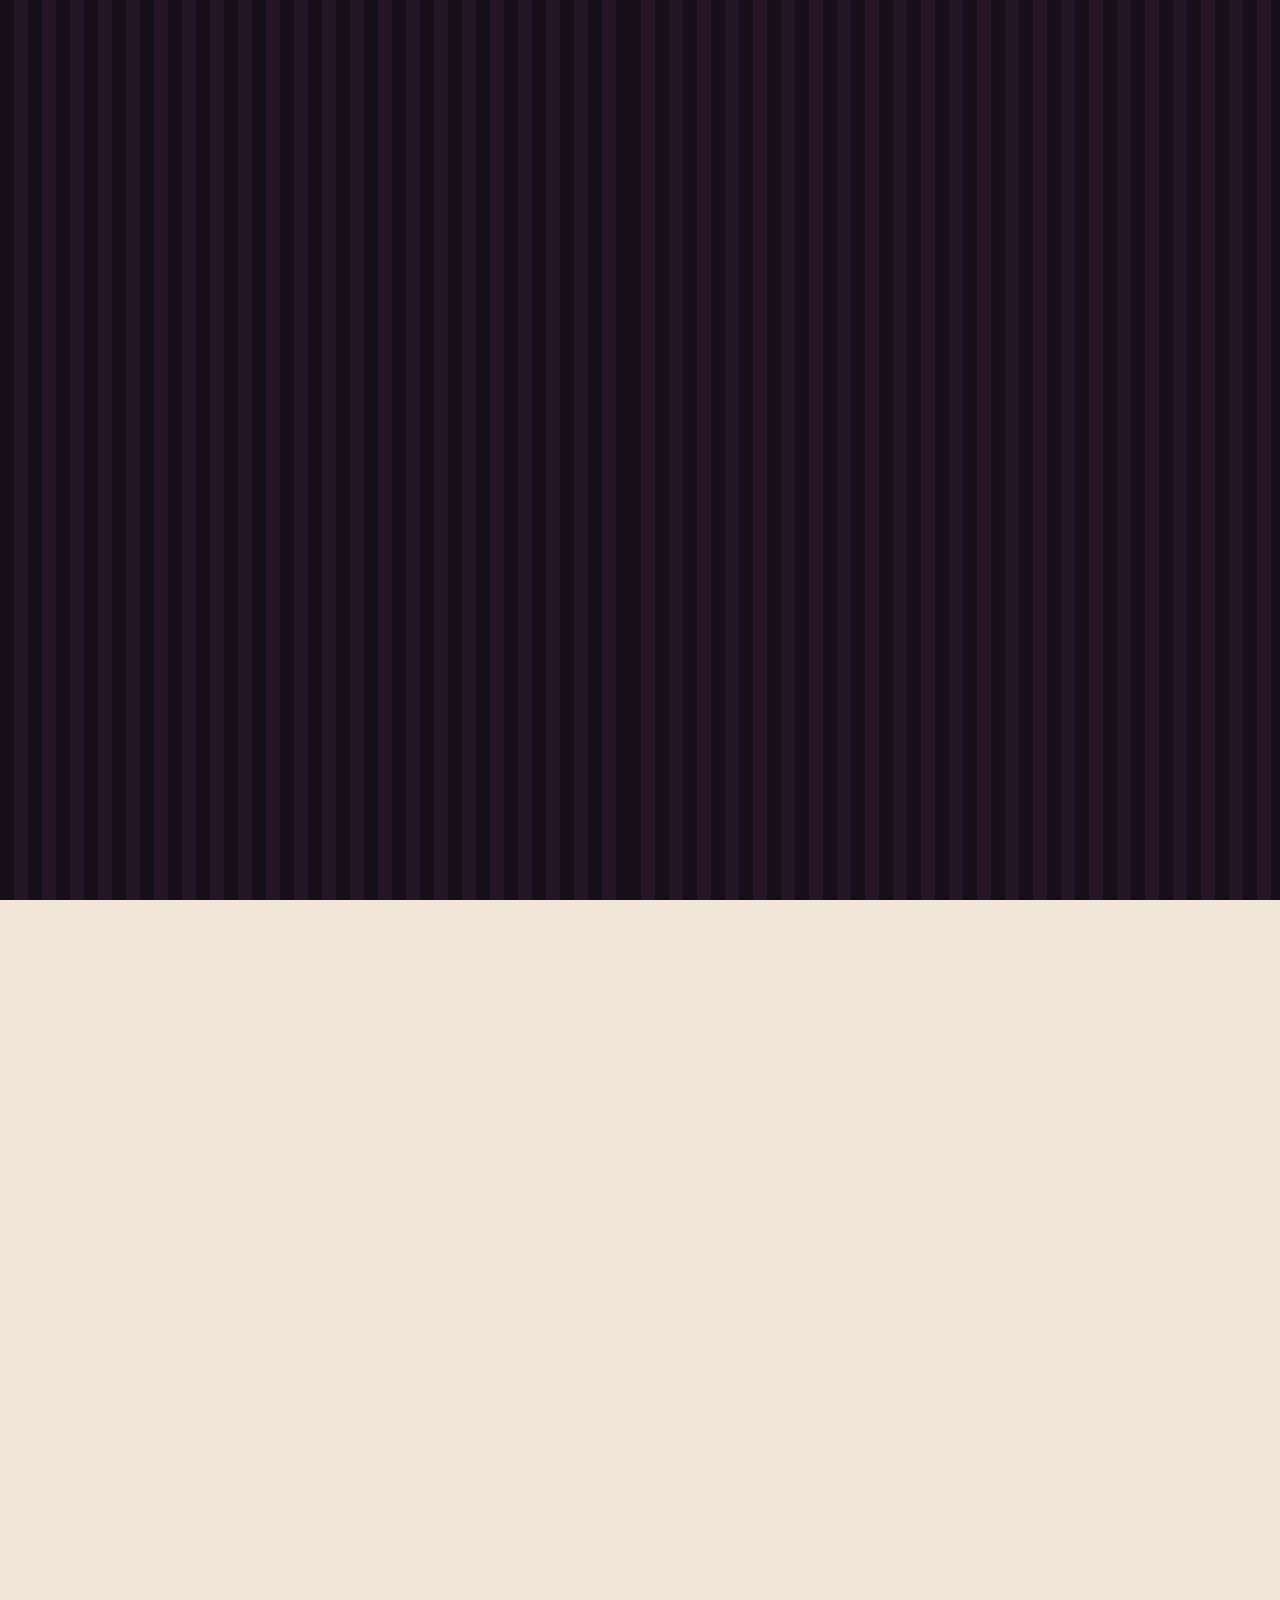
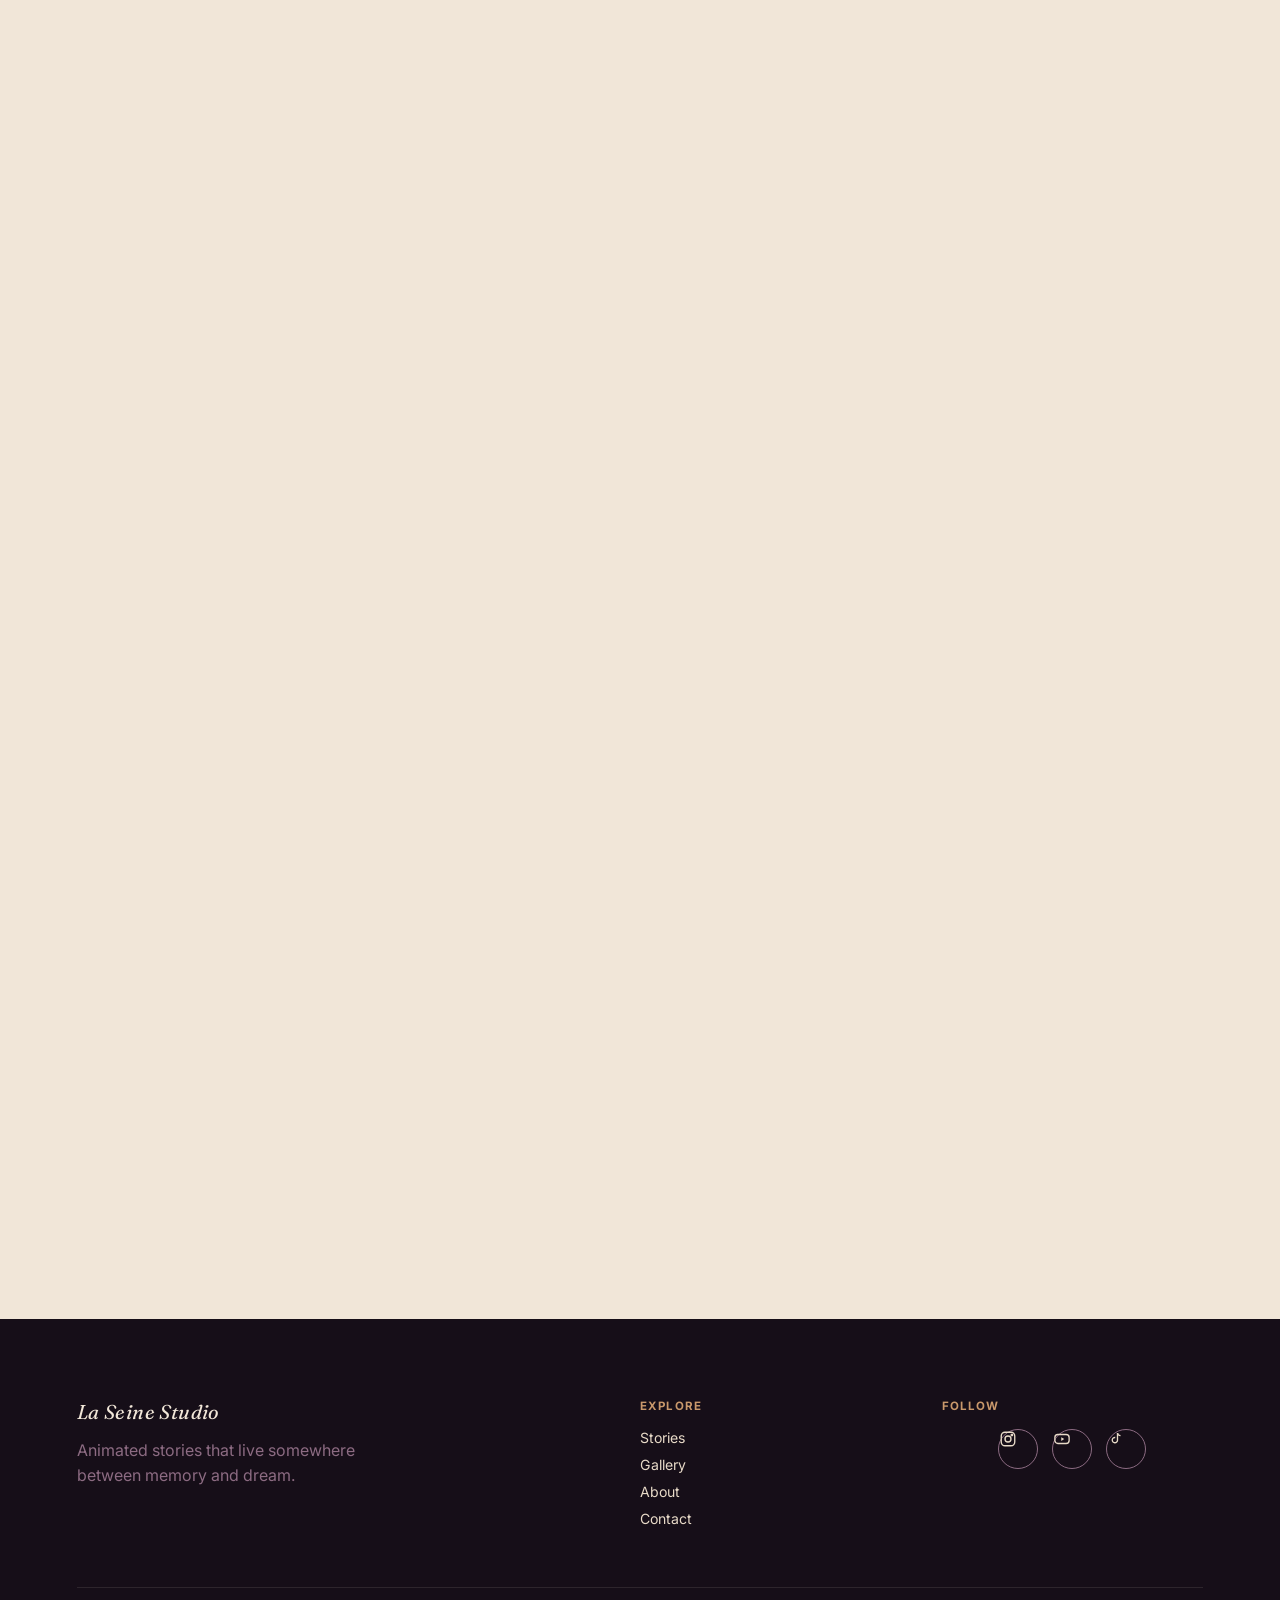
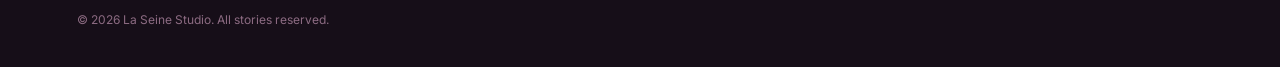
==== index.html @ 7a6ee1b3 "Add meta tags for social media preview Added Open Graph and Twitter meta tags for better social medi" ====
<!DOCTYPE html>
<html lang="en">
<head>
<meta charset="UTF-8">
<meta name="viewport" content="width=device-width, initial-scale=1.0">

<!-- Link Preview for WhatsApp, Facebook, Twitter -->
<meta property="og:title" content="La Seine Studio">
<meta property="og:description" content="Stories, visuals & art that flow like the Seine">
<meta property="og:image" content="https://laseinestudio.vercel.app/assets/img/laseine logo.png">
<meta property="og:url" content="https://laseinestudio.vercel.app">
<meta name="twitter:card" content="summary_large_image">
  
<title>La Seine Studio — Animated Stories</title>
<link rel="preconnect" href="https://fonts.googleapis.com">
<link href="https://fonts.googleapis.com/css2?family=Fraunces:ital,opsz,wght@0,9..144,300..700;1,9..144,300..700&family=Inter:wght@400;500;600;700&display=swap" rel="stylesheet">
<link rel="stylesheet" href="assets/CSS/variables.css">
<link rel="stylesheet" href="assets/CSS/base.css">
<link rel="stylesheet" href="assets/CSS/layout.css">
<link rel="stylesheet" href="assets/CSS/components.css">
<link rel="stylesheet" href="assets/CSS/animations.css">
<link rel="stylesheet" href="assets/CSS/responsive.css">
<style>
  /* page-specific tweaks live here so shared files stay generic */
  .hero{
    position:relative;min-height:100vh;display:flex;align-items:center;color:var(--cream);
    background:radial-gradient(circle at 22% 30%, rgba(181,51,107,.35), transparent 55%),
               radial-gradient(circle at 80% 75%, rgba(201,152,107,.25), transparent 50%),
               linear-gradient(160deg,var(--plum) 0%, var(--plum-deep) 100%);
    overflow:hidden;
  }
  .hero-inner{position:relative;z-index:2;padding:0 6vw;max-width:680px;}
  .hero h1{font-size:clamp(2.4rem,5.6vw,4.2rem);font-style:italic;font-weight:400;margin-bottom:20px;}
  .hero p{font-size:1.05rem;color:var(--cream-deep);max-width:480px;margin-bottom:34px;line-height:1.6;}

  .now-showing{background:var(--plum-deep);color:var(--cream);text-align:center;}
  .stories{background:var(--cream);text-align:center;}
  .stories h2{font-size:2.1rem;margin-bottom:50px;}
  .view-all{display:inline-block;margin-top:46px;}
  .gallery{background:var(--plum);color:var(--cream);text-align:center;}
  .gallery h2{font-size:2.1rem;margin-bottom:46px;}

  .behind{background:var(--cream);display:grid;grid-template-columns:1fr 1fr;gap:60px;align-items:center;}
  .behind h2{font-size:2rem;margin-bottom:18px;}
  .behind p{color:var(--mauve);line-height:1.7;margin-bottom:10px;}

  .contact-cta{background:var(--cream-deep);text-align:center;}
  .contact-cta h2{font-size:1.8rem;margin-bottom:14px;font-style:italic;}
  .contact-cta p{color:var(--mauve);max-width:440px;margin:0 auto 30px;line-height:1.6;}

  .newsletter{background:linear-gradient(120deg,var(--berry-deep),var(--plum));color:var(--cream);text-align:center;}
  .newsletter h2{font-size:1.9rem;font-style:italic;margin-bottom:14px;}
  .newsletter p{color:var(--cream-deep);margin-bottom:30px;}
</style>
</head>
<body>

<div class="curtain curtain-left" id="curtainL"></div>
<div class="curtain curtain-right" id="curtainR"></div>
<div class="menu-overlay" id="menuOverlay"></div>

<header id="header">
  <a href="index.html" class="logo">La Seine Studio</a>
  <nav class="links">
    <a href="index.html" class="current">Home</a>
    <a href="stories.html">Stories</a>
    <a href="gallery.html">Gallery</a>
    <a href="about.html">About</a>
    <a href="contact.html">Contact</a>
  </nav>
  <button class="burger" id="burger" aria-label="Open menu" aria-expanded="false" aria-controls="mobileMenu">
    <span></span><span></span><span></span>
  </button>
</header>

<nav class="mobile-menu" id="mobileMenu" aria-label="Mobile navigation">
  <a href="index.html" class="current">Home</a>
  <a href="stories.html">Stories</a>
  <a href="gallery.html">Gallery</a>
  <a href="about.html">About</a>
  <a href="contact.html">Contact</a>
</nav>

<section class="hero" id="particleField">
  <div class="hero-inner">
    <span class="eyebrow">An Animation Studio</span>
    <h1>Step into the stage<br>between worlds.</h1>
    <p>La Seine Studio crafts animated stories where every frame is a scene, and every scene asks to be felt.</p>
    <a href="stories.html" class="btn btn-primary">Step Inside</a>
  </div>
  <div class="scroll-cue"><span class="line"></span>Scroll</div>
</section>

<section class="now-showing reveal">
  <span class="eyebrow">Now Showing</span>
  <div class="divider"><span></span><span class="dot"></span><span></span></div>
  <div class="feature-card">
    <div class="feature-art"></div>
    <div class="feature-body">
      <h2>Waltz of the Phantom</h2>
      <p>A grieving ballerina. A fiancé who returns only when her emotion is raw and real. A dance that crosses into the unseen.</p>
      <a href="stories.html" class="btn btn-outline">Watch the Teaser</a>
    </div>
  </div>
</section>

<section class="stories reveal">
  <span class="eyebrow" style="color:var(--berry);">The Stories</span>
  <h2>Worlds worth stepping into</h2>
  <div class="story-grid">
    <div class="story-card">
      <div class="story-top" style="background:var(--berry);"></div>
      <div class="story-art"></div>
      <div class="story-body">
        <span class="tag">Romance · Drama</span>
        <h3>Waltz of the Phantom</h3>
        <p>Grief, devotion, and a dance partner who isn't quite of this world.</p>
      </div>
    </div>
    <div class="story-card">
      <div class="story-top" style="background:var(--caramel);"></div>
      <div class="story-art"></div>
      <div class="story-body">
        <span class="tag">Fantasy</span>
        <h3>The Glass Orchard</h3>
        <p>An orchard that grows memories instead of fruit — and one girl who picks too many.</p>
      </div>
    </div>
    <div class="story-card">
      <div class="story-top" style="background:var(--mauve);"></div>
      <div class="story-art"></div>
      <div class="story-body">
        <span class="tag">Adventure</span>
        <h3>Midnight Courier</h3>
        <p>A delivery that only exists between 12:00 and 12:07 — every single night.</p>
      </div>
    </div>
  </div>
  <a href="stories.html" class="btn btn-outline view-all">View All Stories</a>
</section>

<section class="gallery reveal">
  <span class="eyebrow" style="color:var(--caramel);">The Gallery</span>
  <h2>Art beyond the frame</h2>
  <div class="gallery-grid">
    <div class="gallery-tile"></div>
    <div class="gallery-tile alt"></div>
    <div class="gallery-tile alt"></div>
    <div class="gallery-tile"></div>
  </div>
  <a href="gallery.html" class="btn btn-outline on-dark view-all">Explore the Gallery</a>
</section>

<section class="behind reveal">
  <div>
    <span class="eyebrow" style="color:var(--berry);">Behind the Curtain</span>
    <h2>Where the stories are built</h2>
    <p>Every story starts as a sketch on the back of something else — a napkin, a script margin, a sleepless thought.</p>
    <p>Meet the people turning those sketches into worlds.</p>
    <a href="about.html" class="btn btn-outline" style="margin-top:10px;">Meet the Studio</a>
  </div>
  <div class="behind-art"></div>
</section>

<section class="contact-cta reveal">
  <h2>Have a story to tell, or to commission?</h2>
  <p>Whether you're a fellow creator, a fan, or a future collaborator — there's a seat for you here.</p>
  <a href="contact.html" class="btn btn-primary">Contact the Studio</a>
</section>

<section class="newsletter reveal">
  <h2>Join the World of La Seine</h2>
  <p>New stories, first looks, and the occasional secret — straight to your inbox.</p>
  <form class="news-form" data-form>
    <input type="email" placeholder="Your email" required>
    <button class="btn btn-primary" type="submit">Subscribe</button>
  </form>
  <p class="form-note">You're in. Watch your inbox for the next story.</p>
</section>

<footer>
  <div class="footer-grid">
    <div>
      <span class="logo">La Seine Studio</span>
      <p>Animated stories that live somewhere between memory and dream.</p>
    </div>
    <div class="footer-col">
      <h4>Explore</h4>
      <a href="stories.html">Stories</a>
      <a href="gallery.html">Gallery</a>
      <a href="about.html">About</a>
      <a href="contact.html">Contact</a>
    </div>
    <div class="footer-col">
      <h4>Follow</h4>
      <div class="social-icons">
        <a href="#" class="social-icon" aria-label="Instagram"><svg viewBox="0 0 24 24" fill="none" stroke="currentColor" stroke-width="1.8"><rect x="3" y="3" width="18" height="18" rx="5"/><circle cx="12" cy="12" r="4"/><circle cx="17.2" cy="6.8" r="1"/></svg></a>
        <a href="#" class="social-icon" aria-label="YouTube"><svg viewBox="0 0 24 24" fill="none" stroke="currentColor" stroke-width="1.8"><rect x="2.5" y="6" width="19" height="12" rx="4"/><path d="M11 9.5l4 2.5-4 2.5z" fill="currentColor" stroke="none"/></svg></a>
        <a href="#" class="social-icon" aria-label="TikTok"><svg viewBox="0 0 24 24" fill="none" stroke="currentColor" stroke-width="1.8"><path d="M14 4v9.5a3.5 3.5 0 1 1-3-3.46"/><path d="M14 4c.3 2 1.8 3.4 4 3.6"/></svg></a>
      </div>
    </div>
  </div>
  <div class="footer-bottom">
    <span>© 2026 La Seine Studio. All stories reserved.</span>
  </div>
</footer>

<script src="assets/Js/main.js"></script>
</body>
  </html>
---- assets/CSS/variables.css ----
/* =========================================================
   LA SEINE STUDIO — DESIGN TOKENS
   Change a value here and it updates everywhere on the site.
   ========================================================= */
:root{
  /* core palette */
  --plum:#241527;        /* primary dark background */
  --plum-deep:#160E18;    /* deepest dark, footer / contrast bg */
  --berry:#B5336B;        /* primary accent — CTAs, links */
  --berry-deep:#7E2750;   /* darker accent for gradients/hover */
  --caramel:#C9986B;      /* secondary warm accent */
  --cream:#F1E6D8;        /* light background */
  --cream-deep:#E8DAC8;   /* slightly deeper light tone, card edges */
  --mauve:#8C6B82;        /* muted text / borders */
  --ink:#2A1F26;          /* main text on light backgrounds */

  /* type */
  --font-display:'Fraunces', serif;
  --font-body:'Inter', sans-serif;

  /* layout */
  --max-width:1200px;
  --radius:4px;
  --transition:0.3s ease;
}
---- assets/CSS/base.css ----
/* =========================================================
   BASE — resets, typography, small reusable utilities
   ========================================================= */
*{margin:0;padding:0;box-sizing:border-box;}
html{scroll-behavior:smooth;}
body{
  font-family:var(--font-body);
  background:var(--cream);
  color:var(--ink);
  overflow-x:hidden;
}
h1,h2,h3{font-family:var(--font-display);font-weight:500;line-height:1.1;}
a{color:inherit;text-decoration:none;}
img{max-width:100%;display:block;}
button{font-family:var(--font-body);cursor:pointer;}

:focus-visible{outline:2px solid var(--caramel);outline-offset:3px;}

.container{max-width:var(--max-width);margin:0 auto;}

.eyebrow{
  font-size:.72rem;letter-spacing:.18em;text-transform:uppercase;
  font-weight:600;display:inline-block;margin-bottom:14px;
}

.btn{
  display:inline-block;padding:14px 30px;border-radius:2px;
  font-size:.85rem;letter-spacing:.04em;font-weight:600;
  border:1px solid transparent;transition:transform var(--transition), box-shadow var(--transition);
}
.btn-primary{background:linear-gradient(120deg,var(--berry),var(--berry-deep));color:var(--cream);}
.btn-primary:hover{transform:translateY(-2px);box-shadow:0 10px 24px rgba(181,51,107,.35);}
.btn-outline{border-color:var(--caramel);color:var(--ink);}
.btn-outline:hover{background:var(--caramel);color:var(--plum);}
.btn-outline.on-dark{color:var(--cream);}
.btn-outline.on-dark:hover{color:var(--plum);}

.divider{display:flex;align-items:center;justify-content:center;gap:14px;margin:0 0 40px;}
.divider span{width:60px;height:1px;background:linear-gradient(90deg,transparent,var(--caramel));}
.divider span:last-child{background:linear-gradient(90deg,var(--caramel),transparent);}
.divider .dot{width:6px;height:6px;border-radius:50%;background:var(--caramel);transform:rotate(45deg);}

section{padding:110px 6vw;}

.text-center{text-align:center;}
---- assets/CSS/layout.css ----
/* =========================================================
   LAYOUT — header, nav, mobile menu, footer, page-hero
   ========================================================= */

/* ---------- sticky header ---------- */
header{
  position:fixed;top:0;left:0;right:0;z-index:200;
  display:flex;align-items:center;justify-content:space-between;
  padding:22px 6vw;transition:background var(--transition), backdrop-filter var(--transition), padding var(--transition);
}
header.scrolled{background:rgba(36,21,39,.78);backdrop-filter:blur(10px);padding:14px 6vw;}

.logo{font-family:var(--font-display);font-style:italic;font-size:1.25rem;color:var(--cream);letter-spacing:.02em;}

nav.links{display:flex;gap:34px;}
nav.links a{font-size:.78rem;letter-spacing:.08em;text-transform:uppercase;color:var(--cream);opacity:.85;position:relative;}
nav.links a:hover, nav.links a.current{opacity:1;}
nav.links a::after{content:'';position:absolute;left:0;bottom:-6px;width:0;height:1px;background:var(--caramel);transition:width var(--transition);}
nav.links a:hover::after, nav.links a.current::after{width:100%;}

/* ---------- hamburger / close icon ---------- */
.burger{
  display:none;flex-direction:column;justify-content:center;gap:5px;
  cursor:pointer;z-index:210;background:none;border:none;padding:6px;
  width:36px;height:36px;
}
.burger span{width:24px;height:2px;background:var(--cream);transition:transform var(--transition), opacity var(--transition);}
.burger.active span:nth-child(1){transform:translateY(7px) rotate(45deg);}
.burger.active span:nth-child(2){opacity:0;}
.burger.active span:nth-child(3){transform:translateY(-7px) rotate(-45deg);}

/* ---------- mobile slide-in menu ---------- */
.mobile-menu{
  position:fixed;top:0;right:0;height:100vh;width:78vw;max-width:340px;
  background:var(--plum);z-index:190;display:flex;flex-direction:column;
  gap:30px;padding:110px 36px;transform:translateX(100%);
  transition:transform .4s ease;
}
.mobile-menu.open{transform:translateX(0);}
.mobile-menu a{font-family:var(--font-display);font-size:1.3rem;color:var(--cream);}
.mobile-menu a.current{color:var(--caramel);}

.menu-overlay{
  position:fixed;inset:0;background:rgba(22,14,24,.5);
  z-index:180;opacity:0;pointer-events:none;transition:opacity var(--transition);
}
.menu-overlay.open{opacity:1;pointer-events:auto;}

/* ---------- inner-page hero banner ---------- */
.page-hero{
  min-height:46vh;display:flex;flex-direction:column;justify-content:center;
  background:linear-gradient(160deg,var(--plum) 0%, var(--plum-deep) 100%);
  color:var(--cream);padding:140px 6vw 70px;
}
.page-hero .eyebrow{color:var(--caramel);}
.page-hero h1{font-size:clamp(2rem,4.4vw,3rem);font-style:italic;margin-bottom:14px;}
.page-hero p{max-width:520px;color:var(--cream-deep);line-height:1.6;}

/* ---------- footer ---------- */
footer{background:var(--plum-deep);color:var(--cream-deep);padding:80px 6vw 40px;}
.footer-grid{display:grid;grid-template-columns:2fr 1fr 1fr;gap:40px;margin-bottom:50px;}
.footer-grid .logo{margin-bottom:14px;display:block;}
.footer-grid p{color:var(--mauve);line-height:1.6;max-width:300px;}
.footer-col h4{font-size:.72rem;letter-spacing:.1em;text-transform:uppercase;color:var(--caramel);margin-bottom:16px;}
.footer-col a{display:block;font-size:.88rem;margin-bottom:10px;color:var(--cream-deep);}
.footer-col a:hover{color:var(--caramel);}
.footer-bottom{
  border-top:1px solid rgba(241,230,216,.1);padding-top:24px;
  display:flex;align-items:center;justify-content:space-between;
  font-size:.75rem;color:var(--mauve);
}
---- assets/CSS/components.css ----
/* =========================================================
   COMPONENTS — cards, forms, tabs, icons, error page
   ========================================================= */

/* ---------- now-showing feature card ---------- */
.feature-card{
  max-width:760px;margin:0 auto;border:1px solid rgba(241,230,216,.12);
  border-radius:var(--radius);overflow:hidden;background:rgba(241,230,216,.03);
}
.feature-art{height:260px;background:linear-gradient(135deg,var(--berry-deep),var(--plum));position:relative;}
.feature-art::after{content:'';position:absolute;inset:0;background:radial-gradient(circle at 30% 40%, rgba(201,152,107,.4), transparent 60%);}
.feature-body{padding:34px;}
.feature-body h2{font-size:1.8rem;font-style:italic;margin-bottom:12px;}
.feature-body p{color:var(--mauve);margin-bottom:24px;line-height:1.6;}

/* ---------- story cards ---------- */
.story-grid{display:grid;grid-template-columns:repeat(3,1fr);gap:28px;text-align:left;}
.story-card{
  background:#fff;border-radius:var(--radius);overflow:hidden;
  box-shadow:0 8px 24px rgba(42,31,38,.06);
  transition:transform .35s ease, box-shadow .35s ease;
}
.story-card:hover{transform:translateY(-6px);box-shadow:0 16px 36px rgba(42,31,38,.12);}
.story-top{height:8px;}
.story-art{height:170px;background:var(--cream-deep);position:relative;}
.story-body{padding:22px 24px 26px;}
.story-body .tag{font-size:.68rem;letter-spacing:.1em;text-transform:uppercase;color:var(--mauve);margin-bottom:8px;display:block;}
.story-body h3{font-size:1.2rem;margin-bottom:8px;}
.story-body p{font-size:.88rem;color:var(--mauve);line-height:1.5;}

/* ---------- gallery tiles ---------- */
.gallery-grid{display:grid;grid-template-columns:repeat(4,1fr);gap:16px;}
.gallery-tile{
  aspect-ratio:1;border-radius:3px;background:linear-gradient(160deg,var(--berry-deep),var(--plum-deep));
  position:relative;overflow:hidden;transition:transform .35s ease;
}
.gallery-tile.alt{background:linear-gradient(160deg,var(--plum-deep),#3a2440);}
.gallery-tile:hover{transform:scale(1.04);}
.gallery-tile::after{content:'';position:absolute;inset:0;background:radial-gradient(circle at 70% 30%, rgba(201,152,107,.3), transparent 60%);opacity:0;transition:opacity .35s ease;}
.gallery-tile:hover::after{opacity:1;}

/* ---------- behind-the-scenes art block ---------- */
.behind-art{
  aspect-ratio:4/3;border-radius:var(--radius);
  background:repeating-linear-gradient(135deg,var(--cream-deep) 0 2px, transparent 2px 14px), linear-gradient(160deg,#fff,var(--cream-deep));
  border:1px solid var(--cream-deep);
}

/* ---------- crew / role cards (About page) ---------- */
.crew-grid{display:grid;grid-template-columns:repeat(3,1fr);gap:28px;margin-top:50px;}
.crew-card{text-align:center;}
.crew-avatar{
  width:96px;height:96px;border-radius:50%;margin:0 auto 16px;
  background:linear-gradient(140deg,var(--berry),var(--caramel));
}
.crew-card h3{font-size:1.05rem;margin-bottom:4px;}
.crew-card span{font-size:.78rem;color:var(--mauve);letter-spacing:.04em;}

/* ---------- newsletter / contact forms ---------- */
.news-form, .contact-form{display:flex;gap:10px;margin:0 auto;}
.news-form{max-width:420px;}
.contact-form{flex-direction:column;max-width:520px;}
.news-form input, .contact-form input, .contact-form textarea{
  flex:1;padding:13px 16px;border:1px solid rgba(241,230,216,.3);
  background:rgba(241,230,216,.06);color:var(--cream);border-radius:2px;
  font-family:var(--font-body);resize:vertical;
}
.news-form input::placeholder, .contact-form input::placeholder, .contact-form textarea::placeholder{color:var(--mauve);}
.form-note{font-size:.82rem;color:var(--caramel);margin-top:14px;display:none;}
.form-note.visible{display:block;}

/* ---------- filter tabs (Stories / Gallery pages) ---------- */
.filter-tabs{display:flex;gap:12px;justify-content:center;flex-wrap:wrap;margin-bottom:50px;}
.filter-tab{
  padding:9px 20px;border-radius:30px;border:1px solid var(--mauve);
  font-size:.78rem;letter-spacing:.04em;background:transparent;color:inherit;
  transition:background var(--transition), color var(--transition), border-color var(--transition);
}
.filter-tab.active{background:var(--berry);border-color:var(--berry);color:var(--cream);}
.filter-tab:hover{border-color:var(--berry);}

/* ---------- social icons ---------- */
.social-icons{display:flex;gap:14px;justify-content:center;}
.social-icon{
  width:40px;height:40px;border-radius:50%;
  display:flex;align-items:center;justify-content:center;
  border:1px solid var(--mauve);color:var(--cream-deep);
  transition:background var(--transition), border-color var(--transition), color var(--transition);
}
.social-icon svg{width:18px;height:18px;}
.social-icon:hover{background:var(--berry);border-color:var(--berry);color:var(--cream);}

/* ---------- 404 page ---------- */
.error-page{
  min-height:70vh;display:flex;flex-direction:column;align-items:center;
  justify-content:center;text-align:center;padding:160px 6vw 100px;
}
.error-page .big{font-size:clamp(3.5rem,10vw,6rem);font-style:italic;color:var(--berry);margin-bottom:10px;}
.error-page h1{font-size:1.6rem;margin-bottom:14px;}
.error-page p{color:var(--mauve);max-width:420px;margin-bottom:30px;line-height:1.6;}
---- assets/CSS/animations.css ----
/* =========================================================
   ANIMATIONS — curtain intro, particles, scroll reveal
   ========================================================= */

/* ---------- curtain intro (signature moment) ---------- */
.curtain{
  position:fixed;top:0;height:100vh;width:51vw;z-index:999;
  background:repeating-linear-gradient(90deg,var(--plum-deep) 0 14px, var(--plum) 14px 28px);
  transition:transform 1.3s cubic-bezier(.76,0,.24,1);
}
.curtain-left{left:0;}
.curtain-right{right:0;}
.curtain.open{pointer-events:none;}
.curtain.open.curtain-left{transform:translateX(-102%);}
.curtain.open.curtain-right{transform:translateX(102%);}

/* ---------- hero particles ---------- */
.particle{position:absolute;border-radius:50%;background:var(--caramel);opacity:.5;pointer-events:none;}
@keyframes floatP{
  0%,100%{transform:translateY(0);opacity:.3;}
  50%{transform:translateY(-26px);opacity:.7;}
}

/* ---------- scroll cue on hero ---------- */
.scroll-cue{position:absolute;bottom:30px;left:6vw;font-size:.7rem;letter-spacing:.12em;color:var(--mauve);text-transform:uppercase;display:flex;align-items:center;gap:10px;}
.scroll-cue .line{width:1px;height:34px;background:var(--mauve);animation:cue 2s ease-in-out infinite;}
@keyframes cue{0%,100%{transform:scaleY(.4);opacity:.4;}50%{transform:scaleY(1);opacity:1;}}

/* ---------- scroll reveal ---------- */
.reveal{opacity:0;transform:translateY(26px);transition:opacity .8s ease, transform .8s ease;}
.reveal.visible{opacity:1;transform:translateY(0);}

/* ---------- respect reduced motion ---------- */
@media (prefers-reduced-motion:reduce){
  *{transition:none !important;animation:none !important;}
}
---- assets/CSS/responsive.css ----
/* =========================================================
   RESPONSIVE — all breakpoints live here for easy editing
   ========================================================= */

/* ---------- tablet & below ---------- */
@media (max-width:880px){
  .story-grid{grid-template-columns:1fr;}
  .crew-grid{grid-template-columns:1fr;}
  .gallery-grid{grid-template-columns:repeat(2,1fr);}
  .behind{grid-template-columns:1fr;}

  /* footer: grid on desktop -> centred stack on mobile */
  .footer-grid{grid-template-columns:1fr;text-align:center;}
  .footer-grid p{margin:0 auto;}
  .footer-col a{text-align:center;}
  .footer-bottom{flex-direction:column;gap:16px;text-align:center;}
}

/* ---------- mobile ---------- */
@media (max-width:768px){
  nav.links{display:none;}
  .burger{display:flex;}
  section{padding:80px 7vw;}
  .page-hero{padding:130px 7vw 60px;}
  .news-form{flex-direction:column;}
}
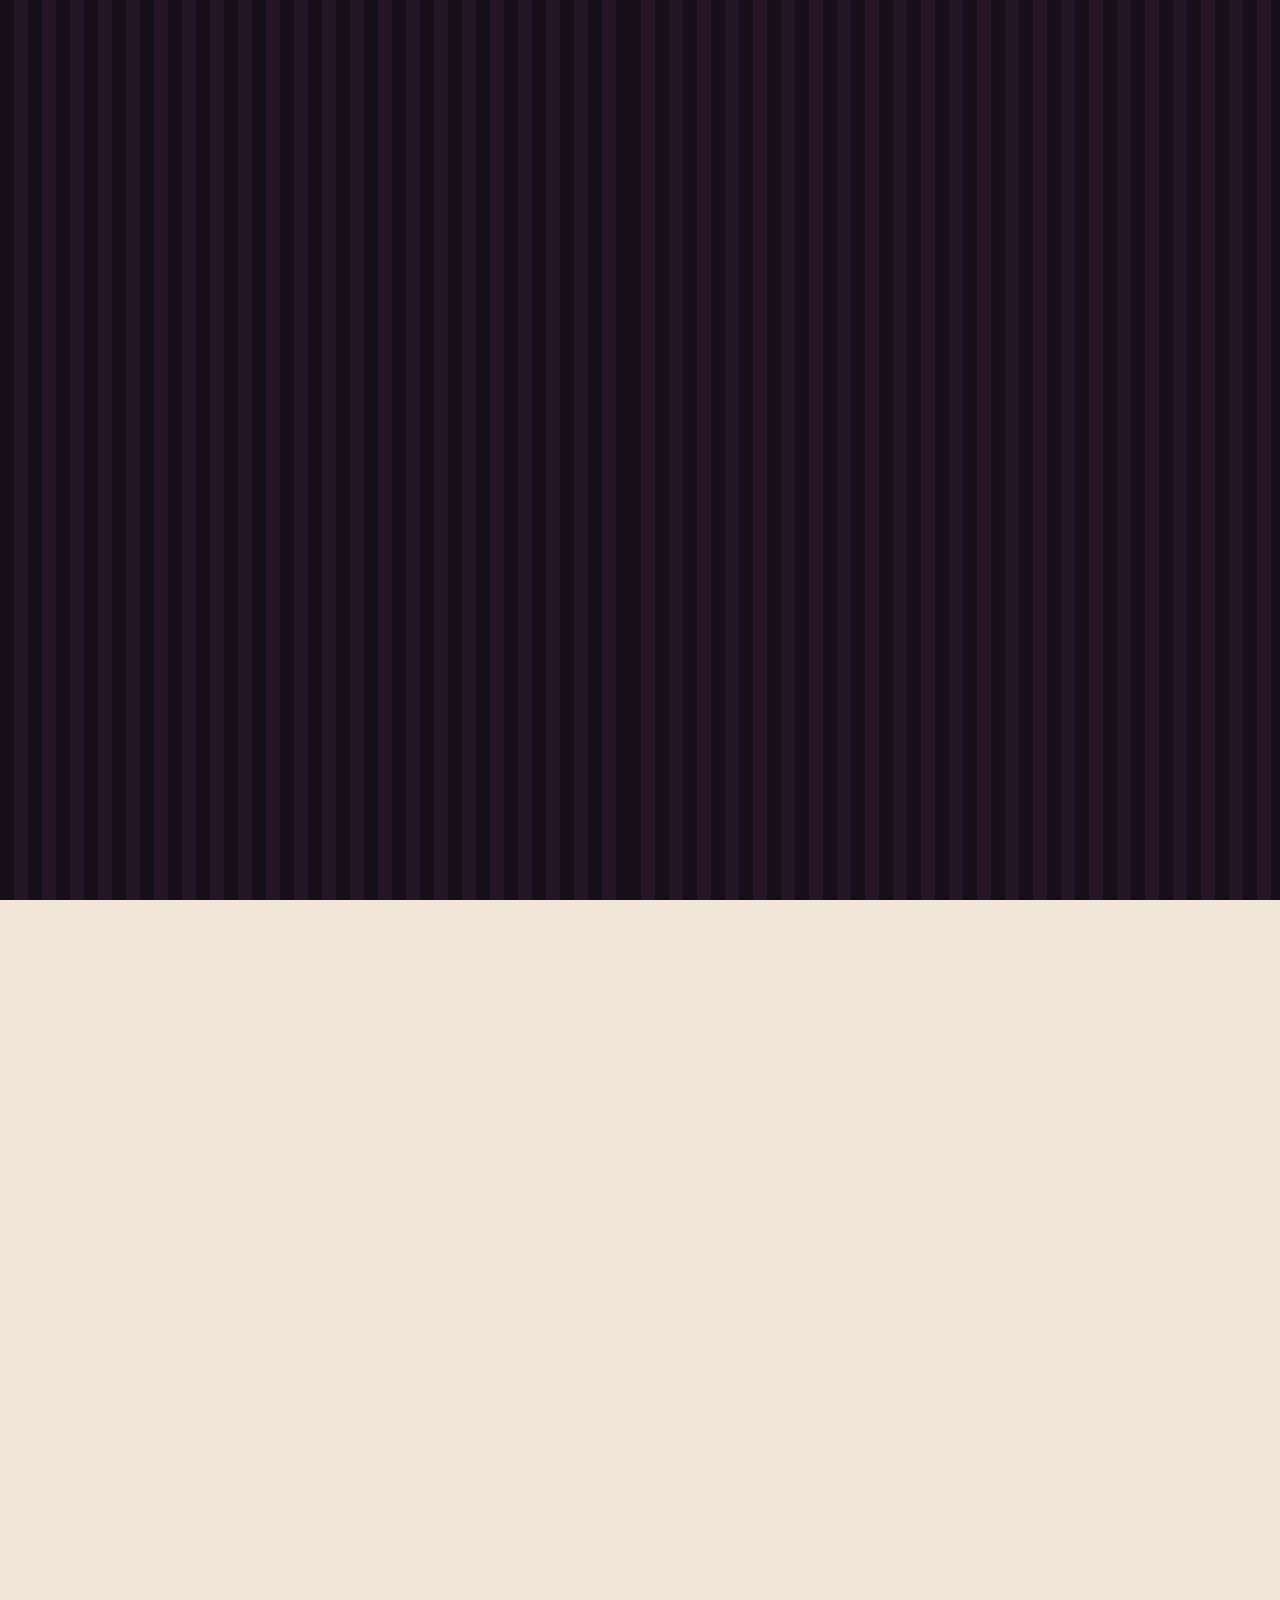
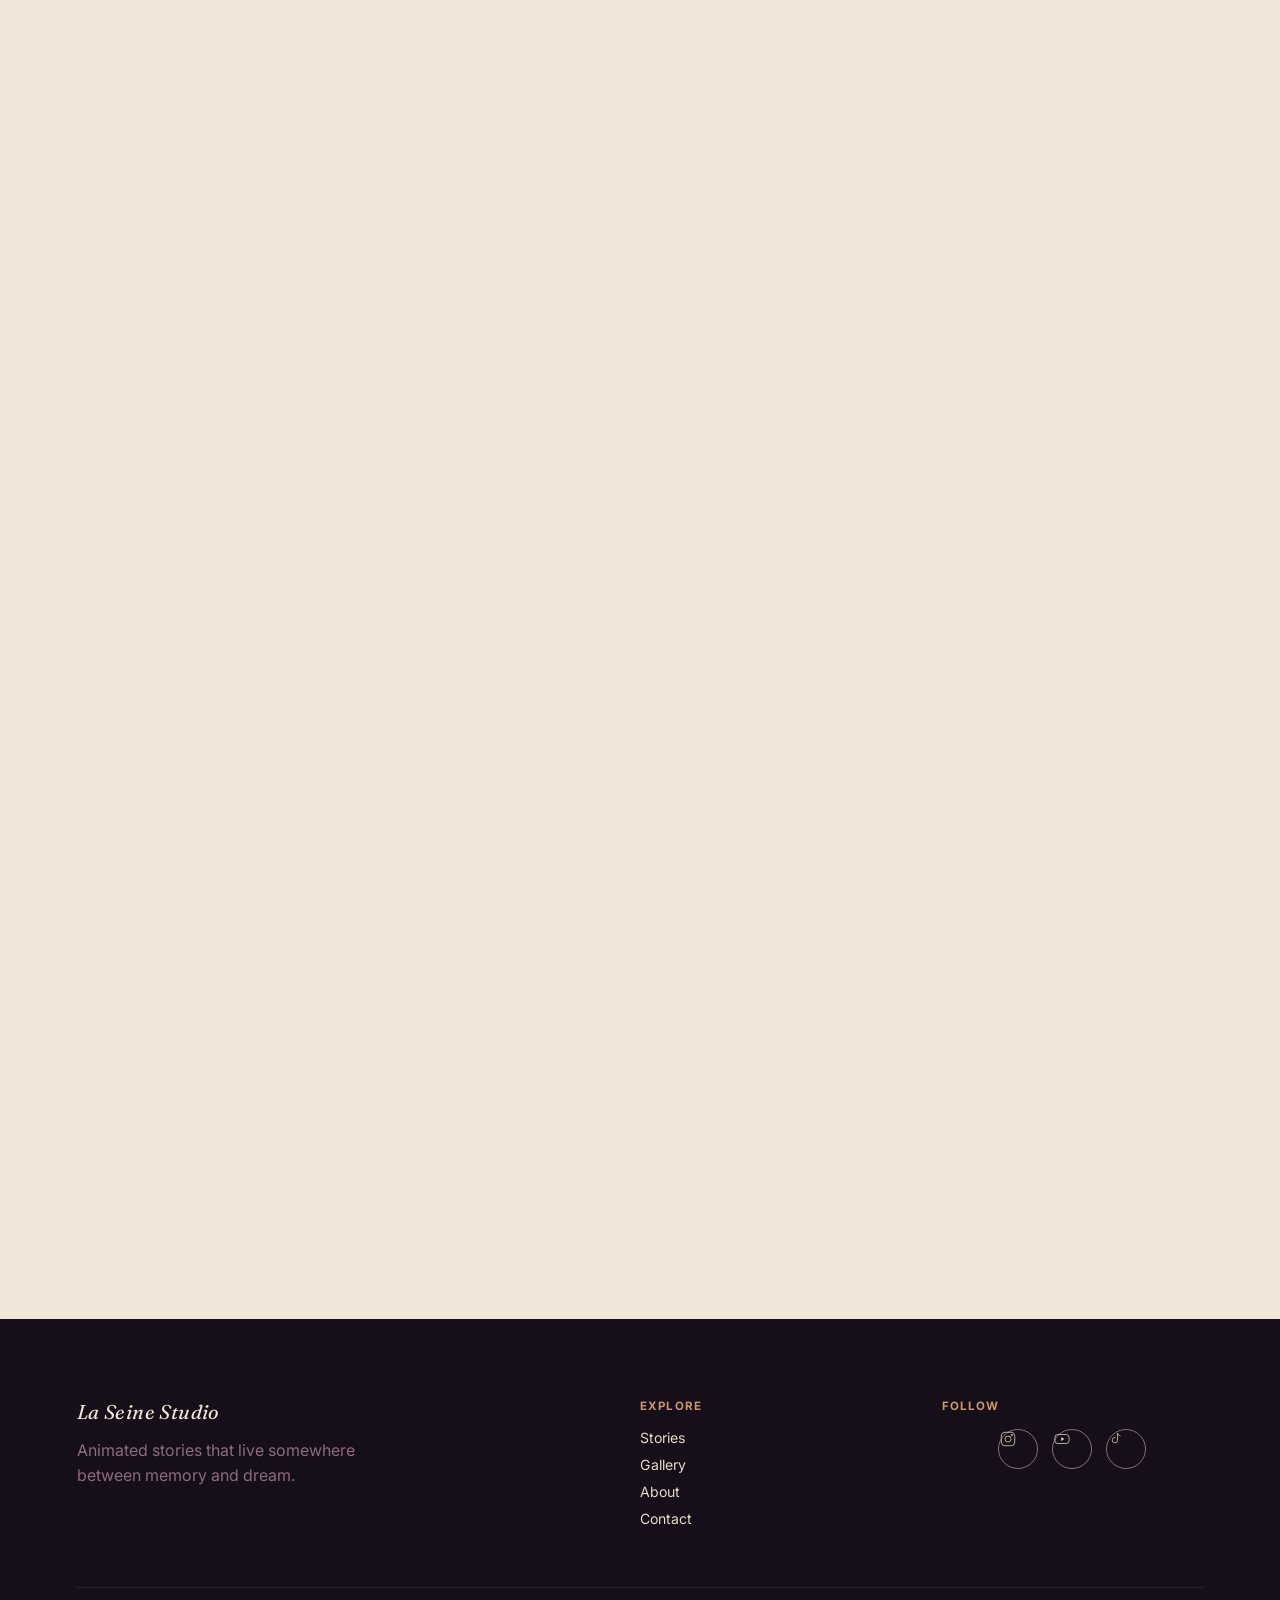
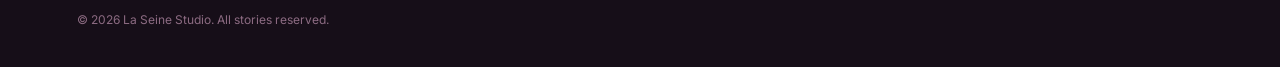
==== commit dea684fc: "Duplicate social media icons in footer" ====
--- a/index.html
+++ b/index.html
@@ -7,7 +7,7 @@
 <!-- Link Preview for WhatsApp, Facebook, Twitter -->
 <meta property="og:title" content="La Seine Studio">
 <meta property="og:description" content="Stories, visuals & art that flow like the Seine">
-<meta property="og:image" content="https://laseinestudio.vercel.app/assets/img/laseine logo.png">
+<meta property="og:image" content="https://laseinestudio.vercel.app/laseine.jpg">
 <meta property="og:url" content="https://laseinestudio.vercel.app">
 <meta name="twitter:card" content="summary_large_image">
   
@@ -194,9 +194,9 @@
     <div class="footer-col">
       <h4>Follow</h4>
       <div class="social-icons">
-        <a href="#" class="social-icon" aria-label="Instagram"><svg viewBox="0 0 24 24" fill="none" stroke="currentColor" stroke-width="1.8"><rect x="3" y="3" width="18" height="18" rx="5"/><circle cx="12" cy="12" r="4"/><circle cx="17.2" cy="6.8" r="1"/></svg></a>
-        <a href="#" class="social-icon" aria-label="YouTube"><svg viewBox="0 0 24 24" fill="none" stroke="currentColor" stroke-width="1.8"><rect x="2.5" y="6" width="19" height="12" rx="4"/><path d="M11 9.5l4 2.5-4 2.5z" fill="currentColor" stroke="none"/></svg></a>
-        <a href="#" class="social-icon" aria-label="TikTok"><svg viewBox="0 0 24 24" fill="none" stroke="currentColor" stroke-width="1.8"><path d="M14 4v9.5a3.5 3.5 0 1 1-3-3.46"/><path d="M14 4c.3 2 1.8 3.4 4 3.6"/></svg></a>
+        <a href="#" class="social-icon" aria-label="Instagram"><svg viewBox="0 0 24 24" fill="none" stroke="currentColor" stroke-width="1"><rect x="3" y="3" width="18" height="18" rx="5"/><circle cx="12" cy="12" r="4"/><circle cx="17.2" cy="6.8" r="1"/></svg></a>
+        <a href="#" class="social-icon" aria-label="YouTube"><svg viewBox="0 0 24 24" fill="none" stroke="currentColor" stroke-width="1"><rect x="2.5" y="6" width="19" height="12" rx="4"/><path d="M11 9.5l4 2.5-4 2.5z" fill="currentColor" stroke="none"/></svg></a>
+        <a href="#" class="social-icon" aria-label="TikTok"><svg viewBox="0 0 24 24" fill="none" stroke="currentColor" stroke-width="1"><path d="M14 4v9.5a3.5 3.5 0 1 1-3-3.46"/><path d="M14 4c.3 2 1.8 3.4 4 3.6"/></svg></a>
       </div>
     </div>
   </div>
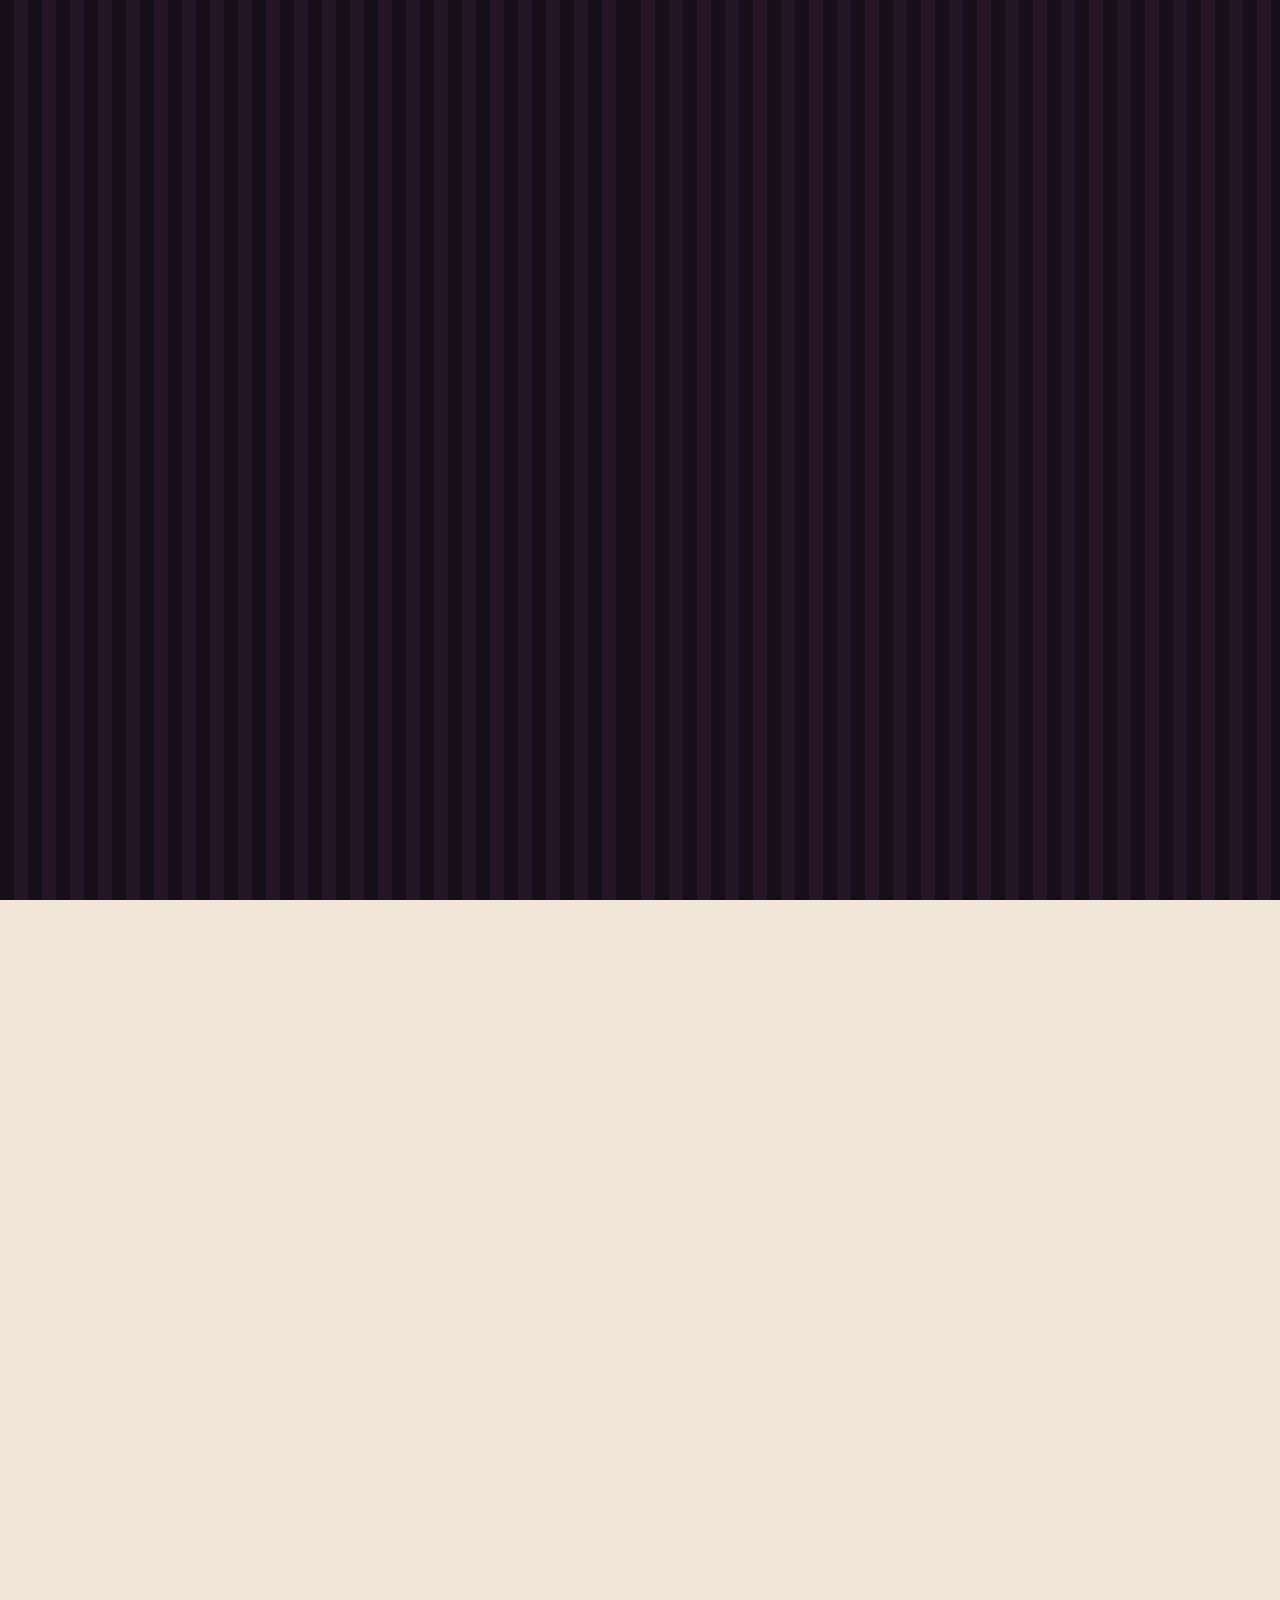
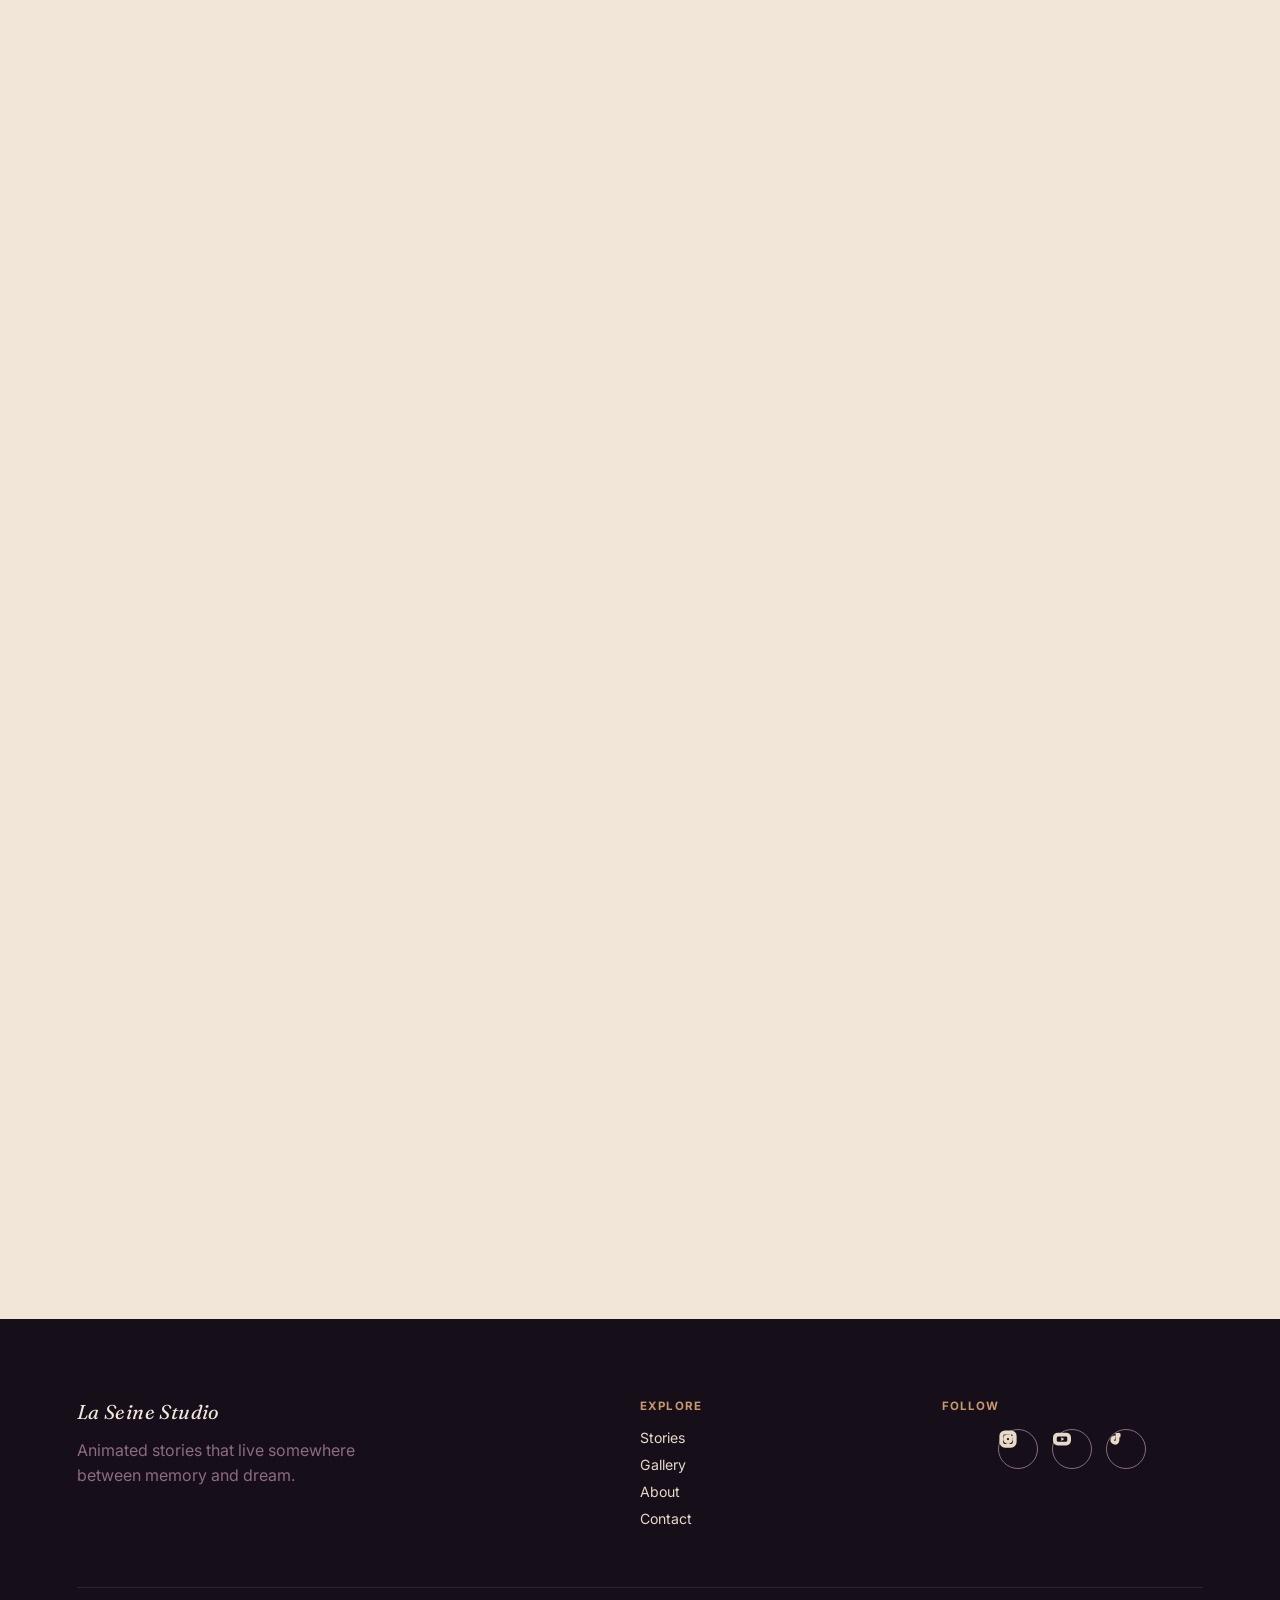
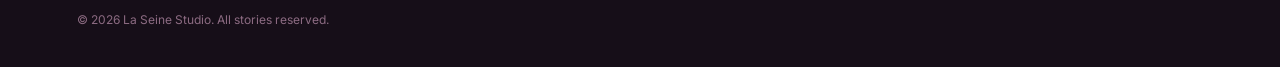
==== commit 4d83275d: "Update social icon SVG stroke widths" ====
--- a/index.html
+++ b/index.html
@@ -194,9 +194,9 @@
     <div class="footer-col">
       <h4>Follow</h4>
       <div class="social-icons">
-        <a href="#" class="social-icon" aria-label="Instagram"><svg viewBox="0 0 24 24" fill="none" stroke="currentColor" stroke-width="1"><rect x="3" y="3" width="18" height="18" rx="5"/><circle cx="12" cy="12" r="4"/><circle cx="17.2" cy="6.8" r="1"/></svg></a>
-        <a href="#" class="social-icon" aria-label="YouTube"><svg viewBox="0 0 24 24" fill="none" stroke="currentColor" stroke-width="1"><rect x="2.5" y="6" width="19" height="12" rx="4"/><path d="M11 9.5l4 2.5-4 2.5z" fill="currentColor" stroke="none"/></svg></a>
-        <a href="#" class="social-icon" aria-label="TikTok"><svg viewBox="0 0 24 24" fill="none" stroke="currentColor" stroke-width="1"><path d="M14 4v9.5a3.5 3.5 0 1 1-3-3.46"/><path d="M14 4c.3 2 1.8 3.4 4 3.6"/></svg></a>
+        <a href="#" class="social-icon" aria-label="Instagram"><svg viewBox="0 0 24 24" fill="none" stroke="currentColor" stroke-width="5"><rect x="3" y="3" width="18" height="18" rx="5"/><circle cx="12" cy="12" r="4"/><circle cx="17.2" cy="6.8" r="1"/></svg></a>
+        <a href="#" class="social-icon" aria-label="YouTube"><svg viewBox="0 0 24 24" fill="none" stroke="currentColor" stroke-width="5"><rect x="2.5" y="6" width="19" height="12" rx="4"/><path d="M11 9.5l4 2.5-4 2.5z" fill="currentColor" stroke="none"/></svg></a>
+        <a href="#" class="social-icon" aria-label="TikTok"><svg viewBox="0 0 24 24" fill="none" stroke="currentColor" stroke-width="5"><path d="M14 4v9.5a3.5 3.5 0 1 1-3-3.46"/><path d="M14 4c.3 2 1.8 3.4 4 3.6"/></svg></a>
       </div>
     </div>
   </div>
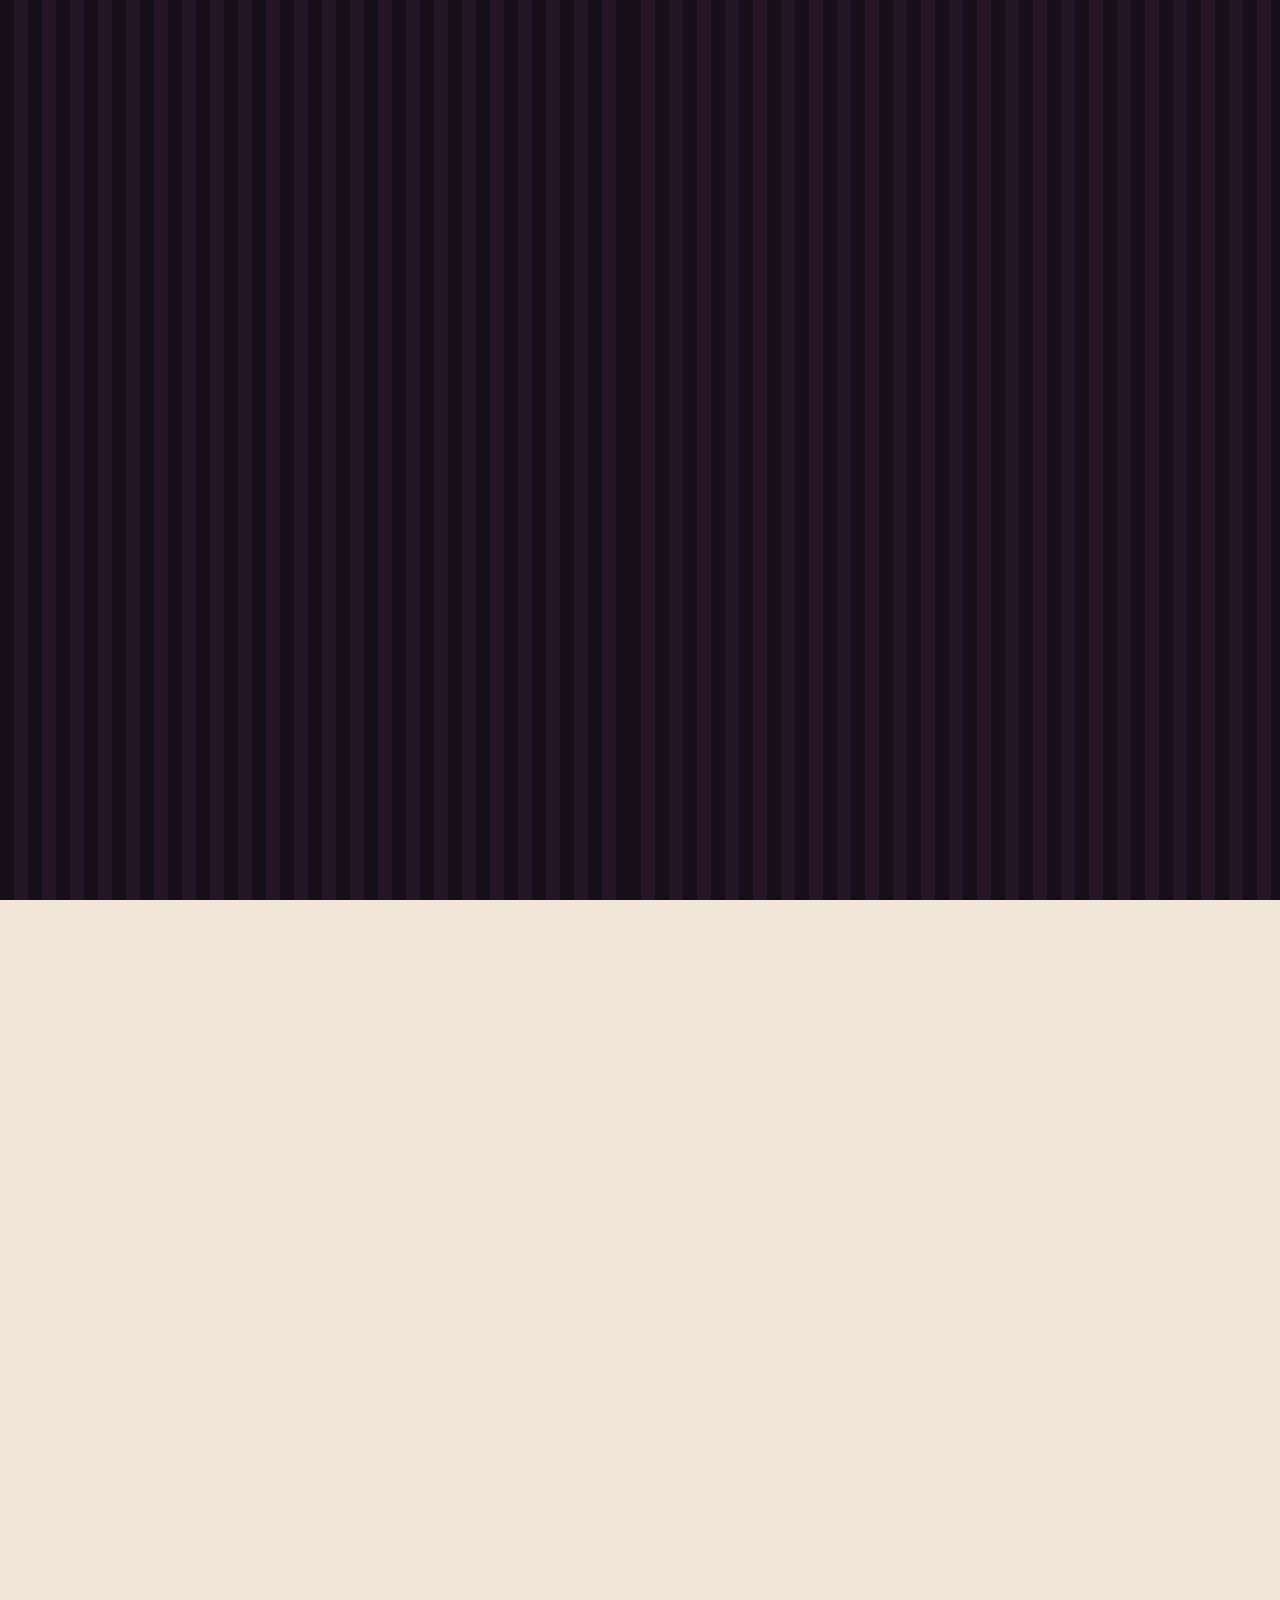
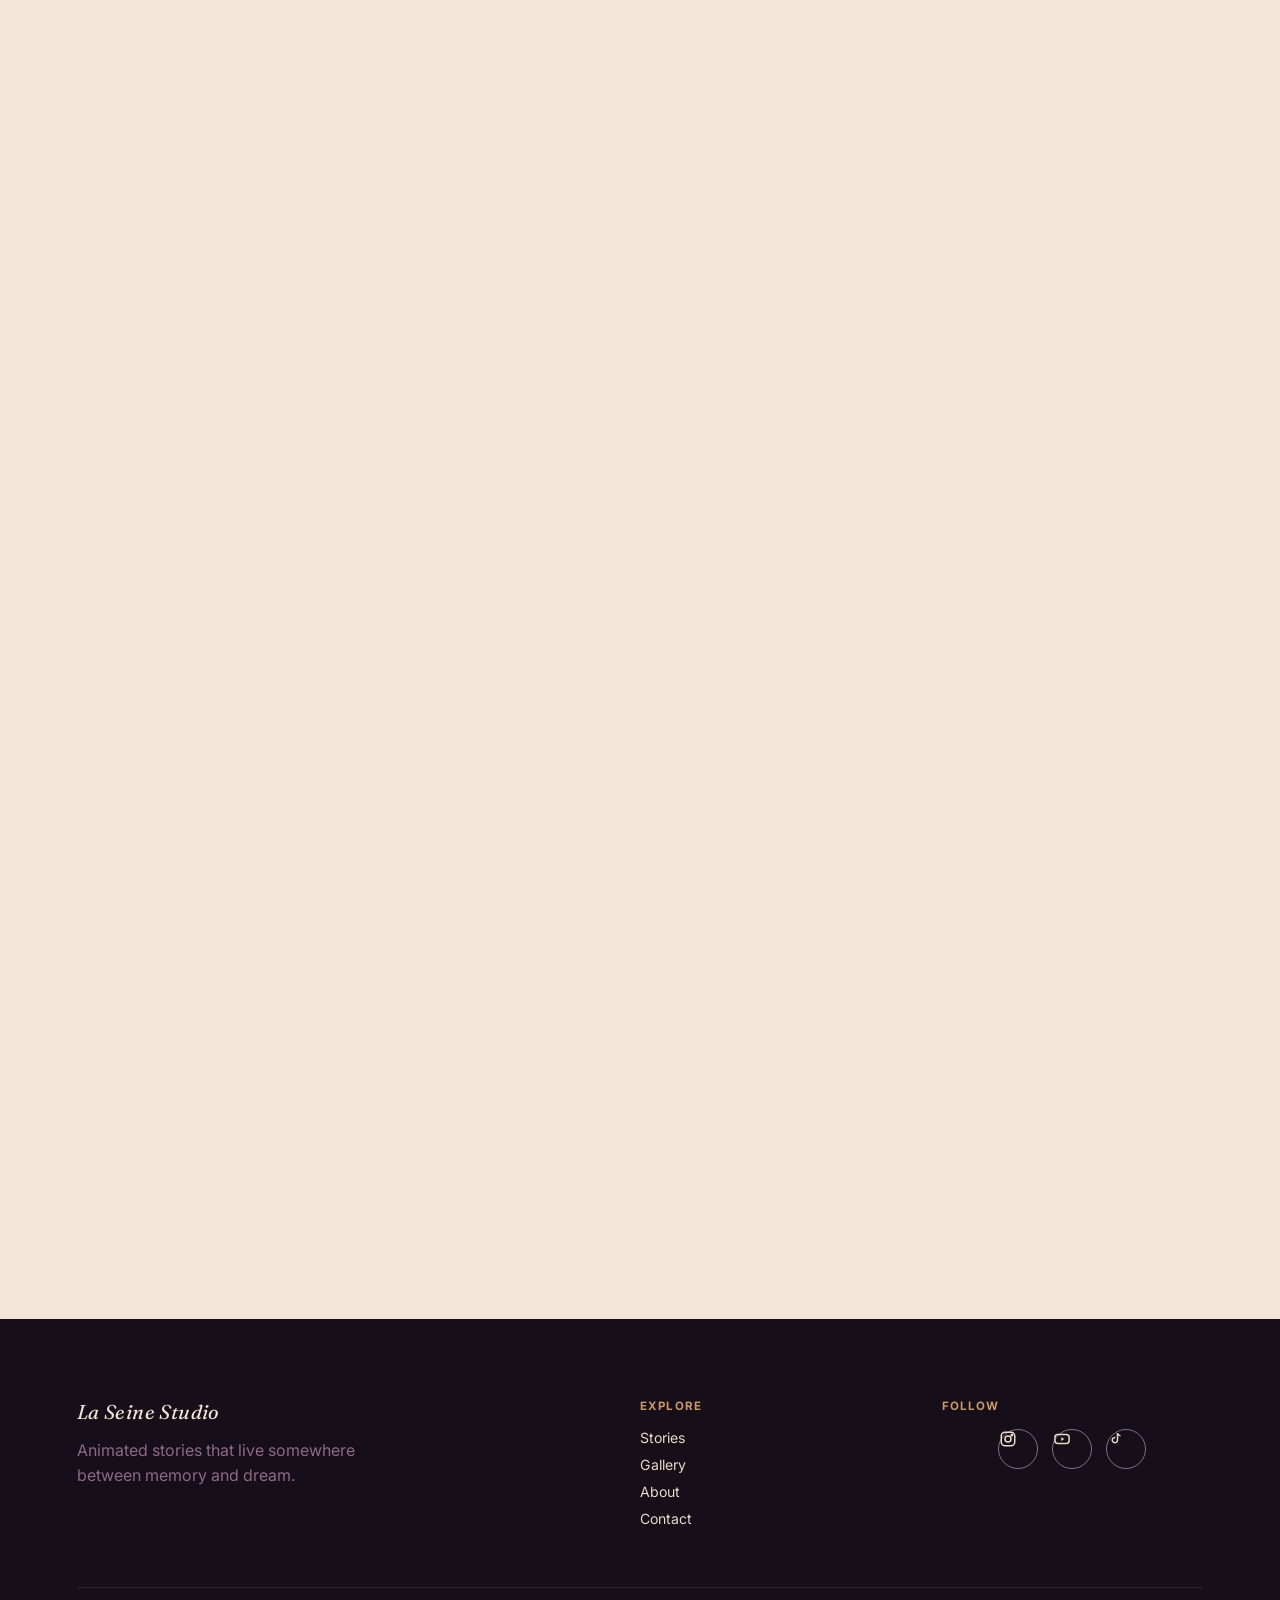
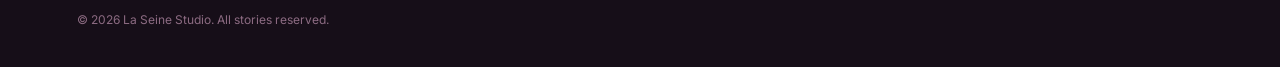
==== commit f8304683: "Update social media icons in footer" ====
--- a/index.html
+++ b/index.html
@@ -194,9 +194,9 @@
     <div class="footer-col">
       <h4>Follow</h4>
       <div class="social-icons">
-        <a href="#" class="social-icon" aria-label="Instagram"><svg viewBox="0 0 24 24" fill="none" stroke="currentColor" stroke-width="5"><rect x="3" y="3" width="18" height="18" rx="5"/><circle cx="12" cy="12" r="4"/><circle cx="17.2" cy="6.8" r="1"/></svg></a>
-        <a href="#" class="social-icon" aria-label="YouTube"><svg viewBox="0 0 24 24" fill="none" stroke="currentColor" stroke-width="5"><rect x="2.5" y="6" width="19" height="12" rx="4"/><path d="M11 9.5l4 2.5-4 2.5z" fill="currentColor" stroke="none"/></svg></a>
-        <a href="#" class="social-icon" aria-label="TikTok"><svg viewBox="0 0 24 24" fill="none" stroke="currentColor" stroke-width="5"><path d="M14 4v9.5a3.5 3.5 0 1 1-3-3.46"/><path d="M14 4c.3 2 1.8 3.4 4 3.6"/></svg></a>
+        <a href="#" class="social-icon" aria-label="Instagram"><svg viewBox="0 0 24 24" fill="none" stroke="currentColor" stroke-width="2"><rect x="3" y="3" width="18" height="18" rx="5"/><circle cx="12" cy="12" r="4"/><circle cx="17.2" cy="6.8" r="1"/></svg></a>
+        <a href="#" class="social-icon" aria-label="YouTube"><svg viewBox="0 0 24 24" fill="none" stroke="currentColor" stroke-width="2"><rect x="2.5" y="6" width="19" height="12" rx="4"/><path d="M11 9.5l4 2.5-4 2.5z" fill="currentColor" stroke="none"/></svg></a>
+        <a href="#" class="social-icon" aria-label="TikTok"><svg viewBox="0 0 24 24" fill="none" stroke="currentColor" stroke-width="2"><path d="M14 4v9.5a3.5 3.5 0 1 1-3-3.46"/><path d="M14 4c.3 2 1.8 3.4 4 3.6"/></svg></a>
       </div>
     </div>
   </div>
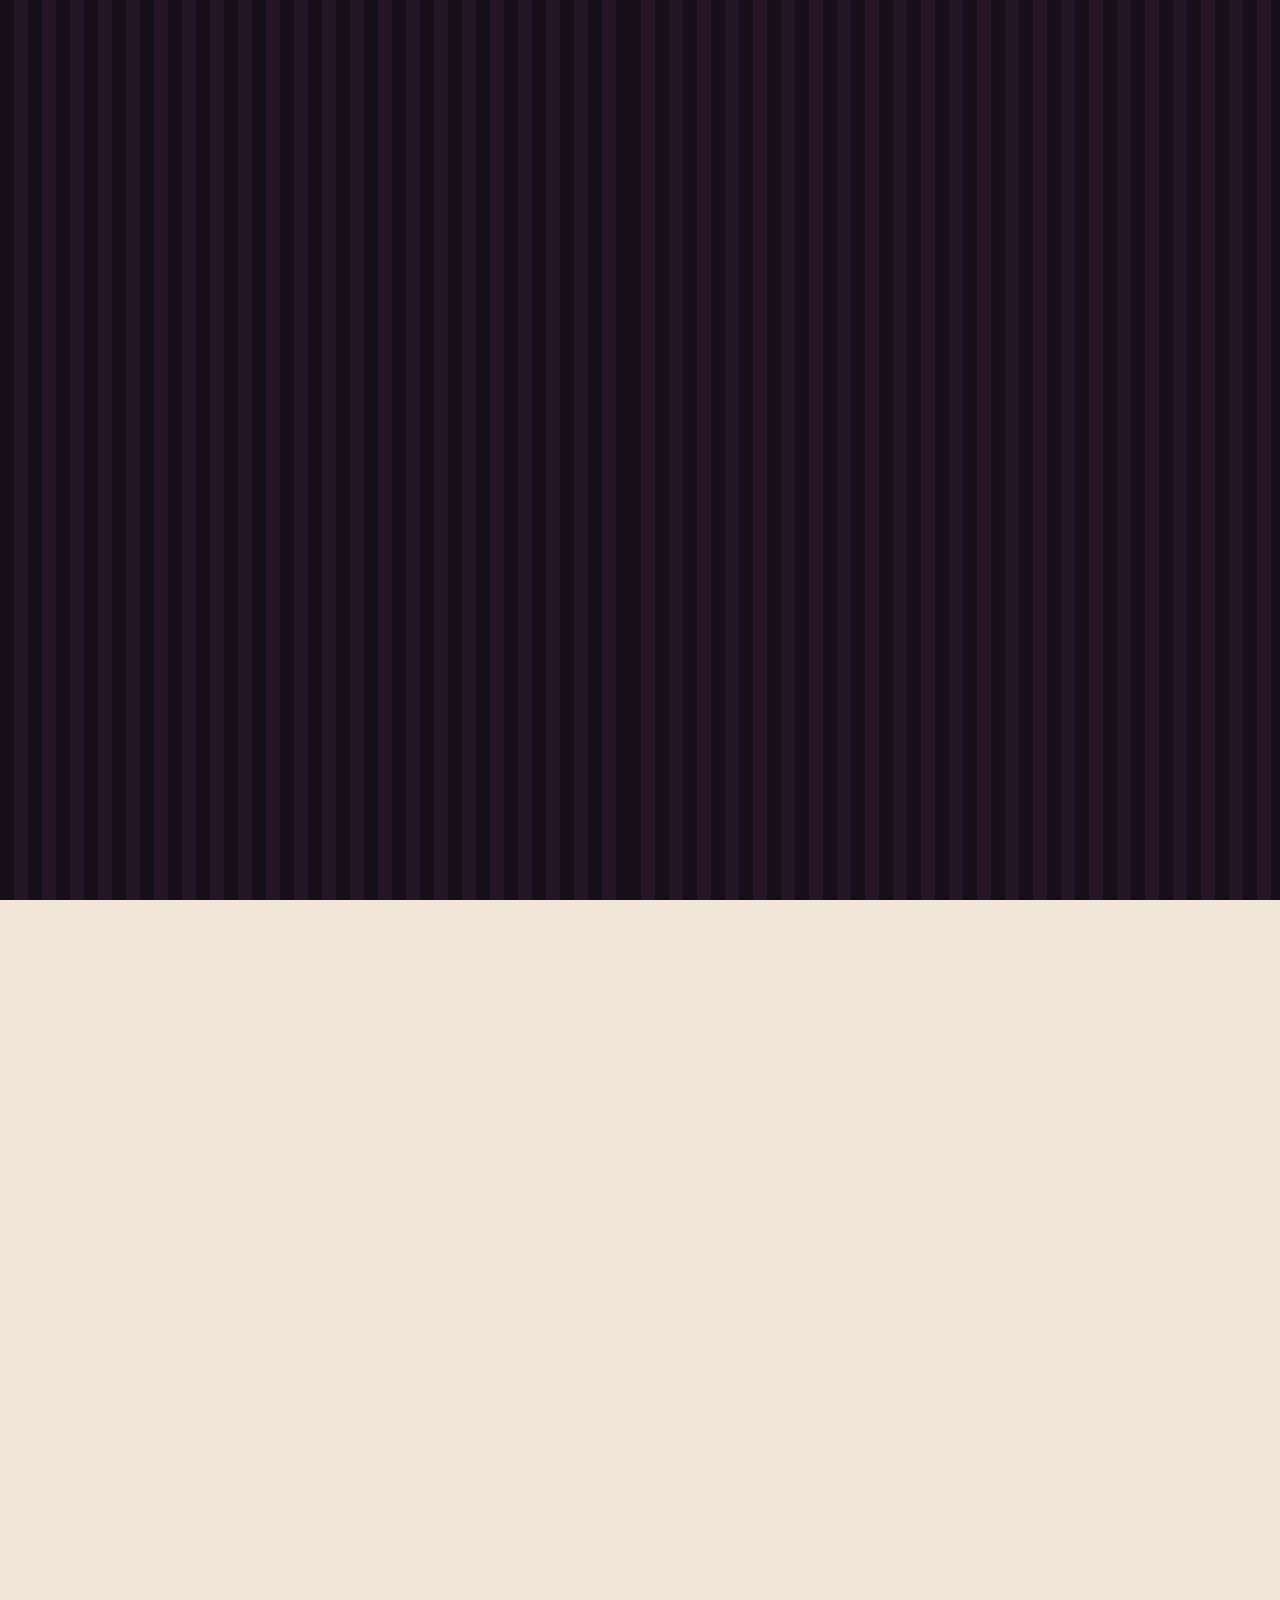
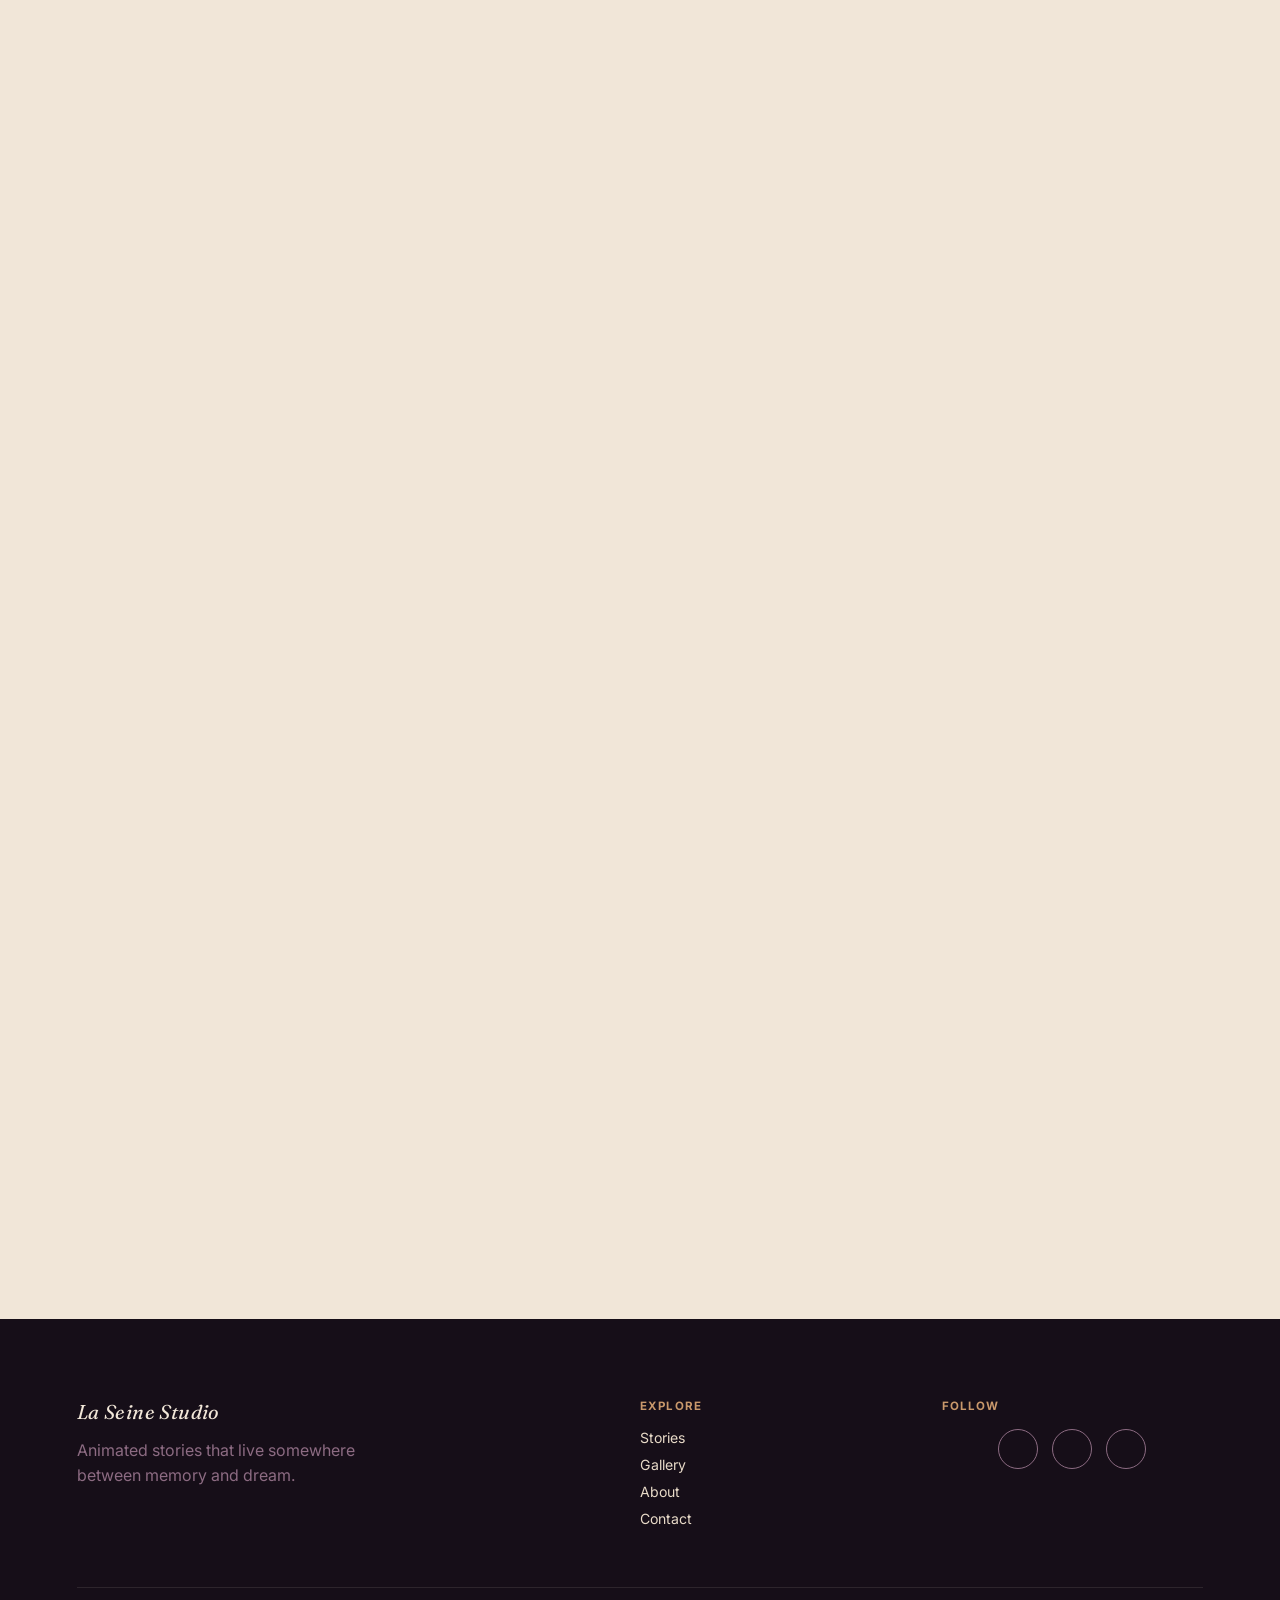
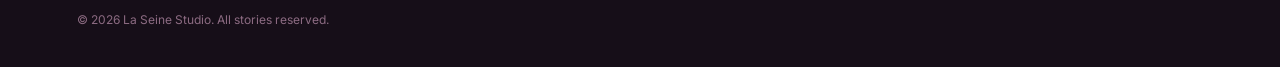
==== commit 740a16b0: "Refactor social media links in footer Updated social media icons in the footer section." ====
--- a/index.html
+++ b/index.html
@@ -194,10 +194,10 @@
     <div class="footer-col">
       <h4>Follow</h4>
       <div class="social-icons">
-        <a href="#" class="social-icon" aria-label="Instagram"><svg viewBox="0 0 24 24" fill="none" stroke="currentColor" stroke-width="2"><rect x="3" y="3" width="18" height="18" rx="5"/><circle cx="12" cy="12" r="4"/><circle cx="17.2" cy="6.8" r="1"/></svg></a>
-        <a href="#" class="social-icon" aria-label="YouTube"><svg viewBox="0 0 24 24" fill="none" stroke="currentColor" stroke-width="2"><rect x="2.5" y="6" width="19" height="12" rx="4"/><path d="M11 9.5l4 2.5-4 2.5z" fill="currentColor" stroke="none"/></svg></a>
-        <a href="#" class="social-icon" aria-label="TikTok"><svg viewBox="0 0 24 24" fill="none" stroke="currentColor" stroke-width="2"><path d="M14 4v9.5a3.5 3.5 0 1 1-3-3.46"/><path d="M14 4c.3 2 1.8 3.4 4 3.6"/></svg></a>
-      </div>
+  <a href="#" class="social-icon instagram" aria-label="Instagram"></a>
+  <a href="#" class="social-icon youtube" aria-label="YouTube"></a>
+  <a href="#" class="social-icon tiktok" aria-label="TikTok"></a>
+</div>
     </div>
   </div>
   <div class="footer-bottom">
--- a/assets/CSS/components.css
+++ b/assets/CSS/components.css
@@ -80,15 +80,41 @@
 .filter-tab:hover{border-color:var(--berry);}
 
 /* ---------- social icons ---------- */
-.social-icons{display:flex;gap:14px;justify-content:center;}
-.social-icon{
-  width:40px;height:40px;border-radius:50%;
-  display:flex;align-items:center;justify-content:center;
-  border:1px solid var(--mauve);color:var(--cream-deep);
-  transition:background var(--transition), border-color var(--transition), color var(--transition);
+.social-icons {
+  display: flex;
+  gap: 14px;
+  justify-content: center;
 }
-.social-icon svg{width:18px;height:18px;}
-.social-icon:hover{background:var(--berry);border-color:var(--berry);color:var(--cream);}
+
+.social-icon {
+  width: 40px;
+  height: 40px;
+  border-radius: 50%;
+  display: inline-flex;       /* Ensures precise inline flexbox behavior */
+  align-items: center;
+  justify-content: center;
+  border: 1px solid var(--mauve);
+  color: var(--cream-deep);
+  transition: background var(--transition), border-color var(--transition), color var(--transition);
+  
+  /* Crucial addition: prevents flex container size distortions */
+  box-sizing: border-border-box; 
+  flex-shrink: 0;
+}
+
+.social-icon svg {
+  width: 18px;
+  height: 18px;
+  display: block;             /* Strips out native SVG baseline text margins */
+  margin: auto;               /* Enforces strict mechanical centering */
+  overflow: visible;          /* Prevents optical clipping on thin stroke borders */
+}
+
+.social-icon:hover {
+  background: var(--berry);
+  border-color: var(--berry);
+  color: var(--cream);
+}
 
 /* ---------- 404 page ---------- */
 .error-page{
@@ -98,3 +124,5 @@
 .error-page .big{font-size:clamp(3.5rem,10vw,6rem);font-style:italic;color:var(--berry);margin-bottom:10px;}
 .error-page h1{font-size:1.6rem;margin-bottom:14px;}
 .error-page p{color:var(--mauve);max-width:420px;margin-bottom:30px;line-height:1.6;}
+
+
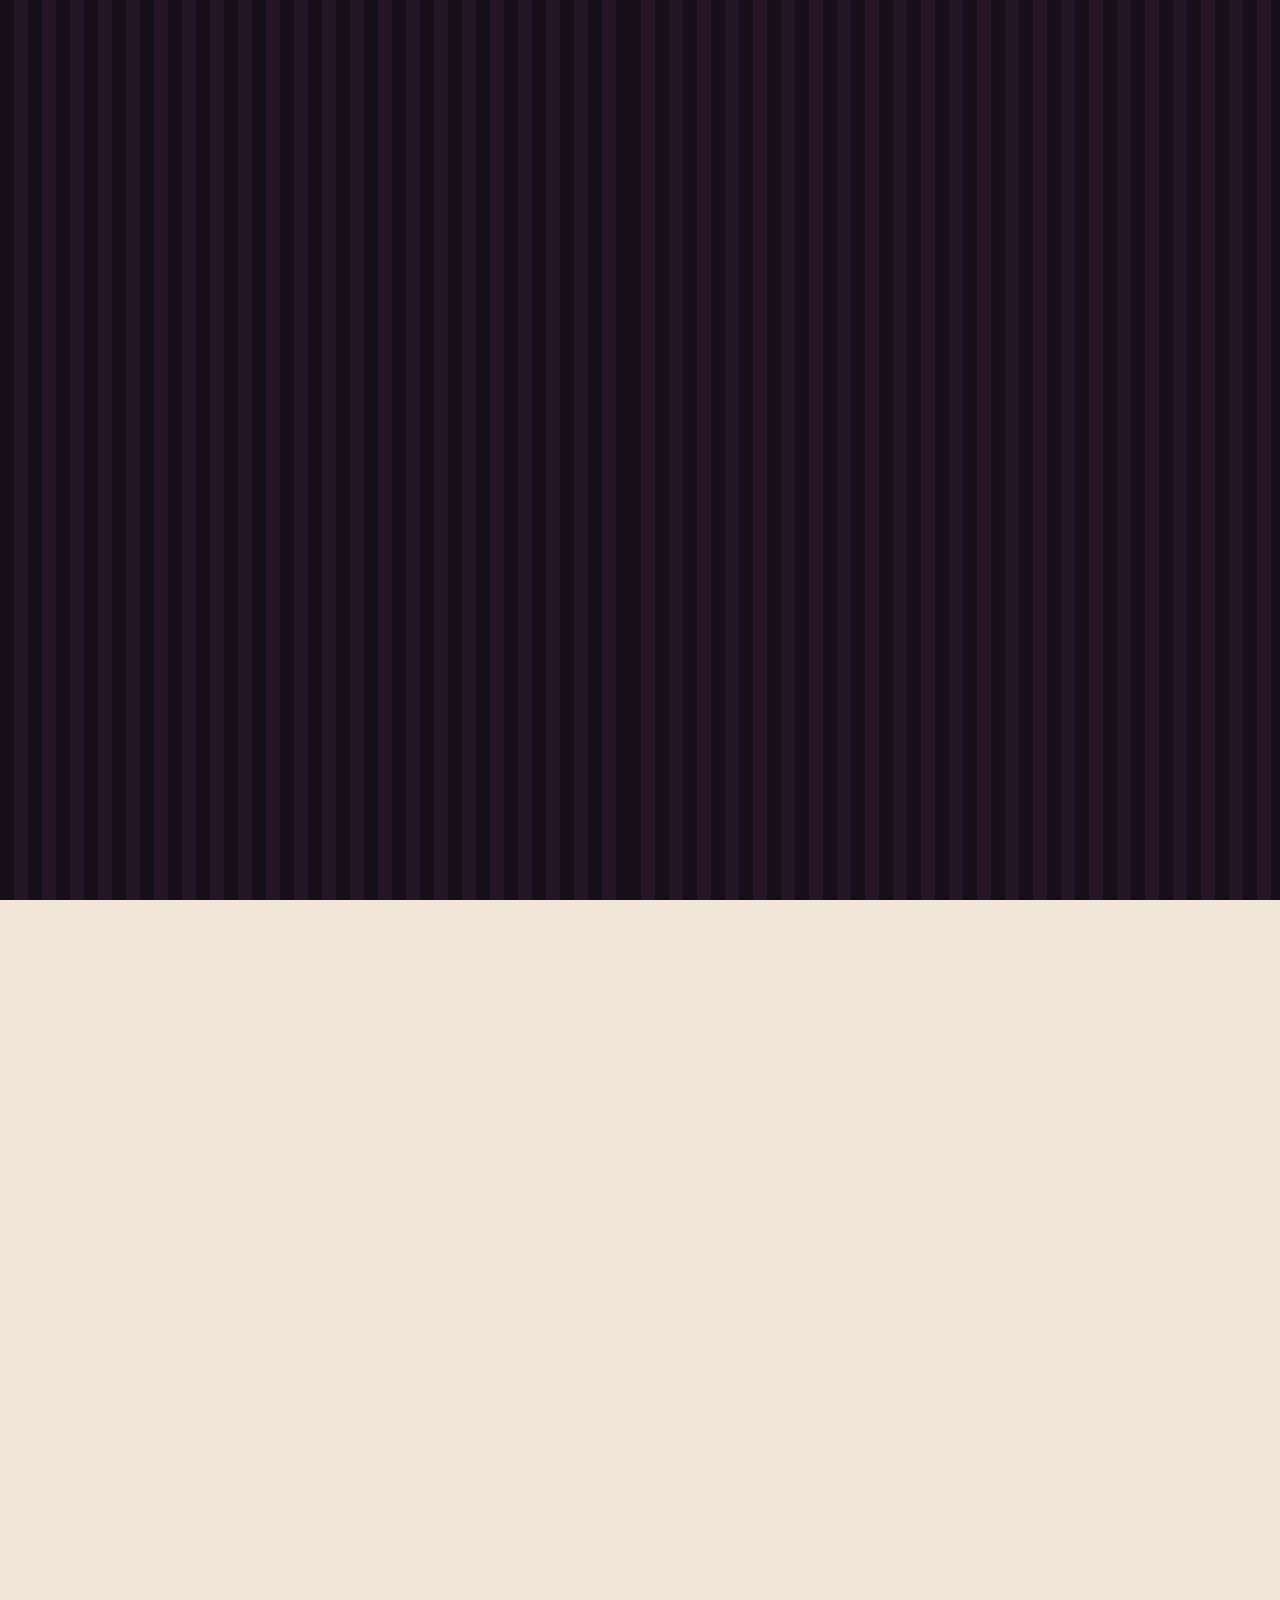
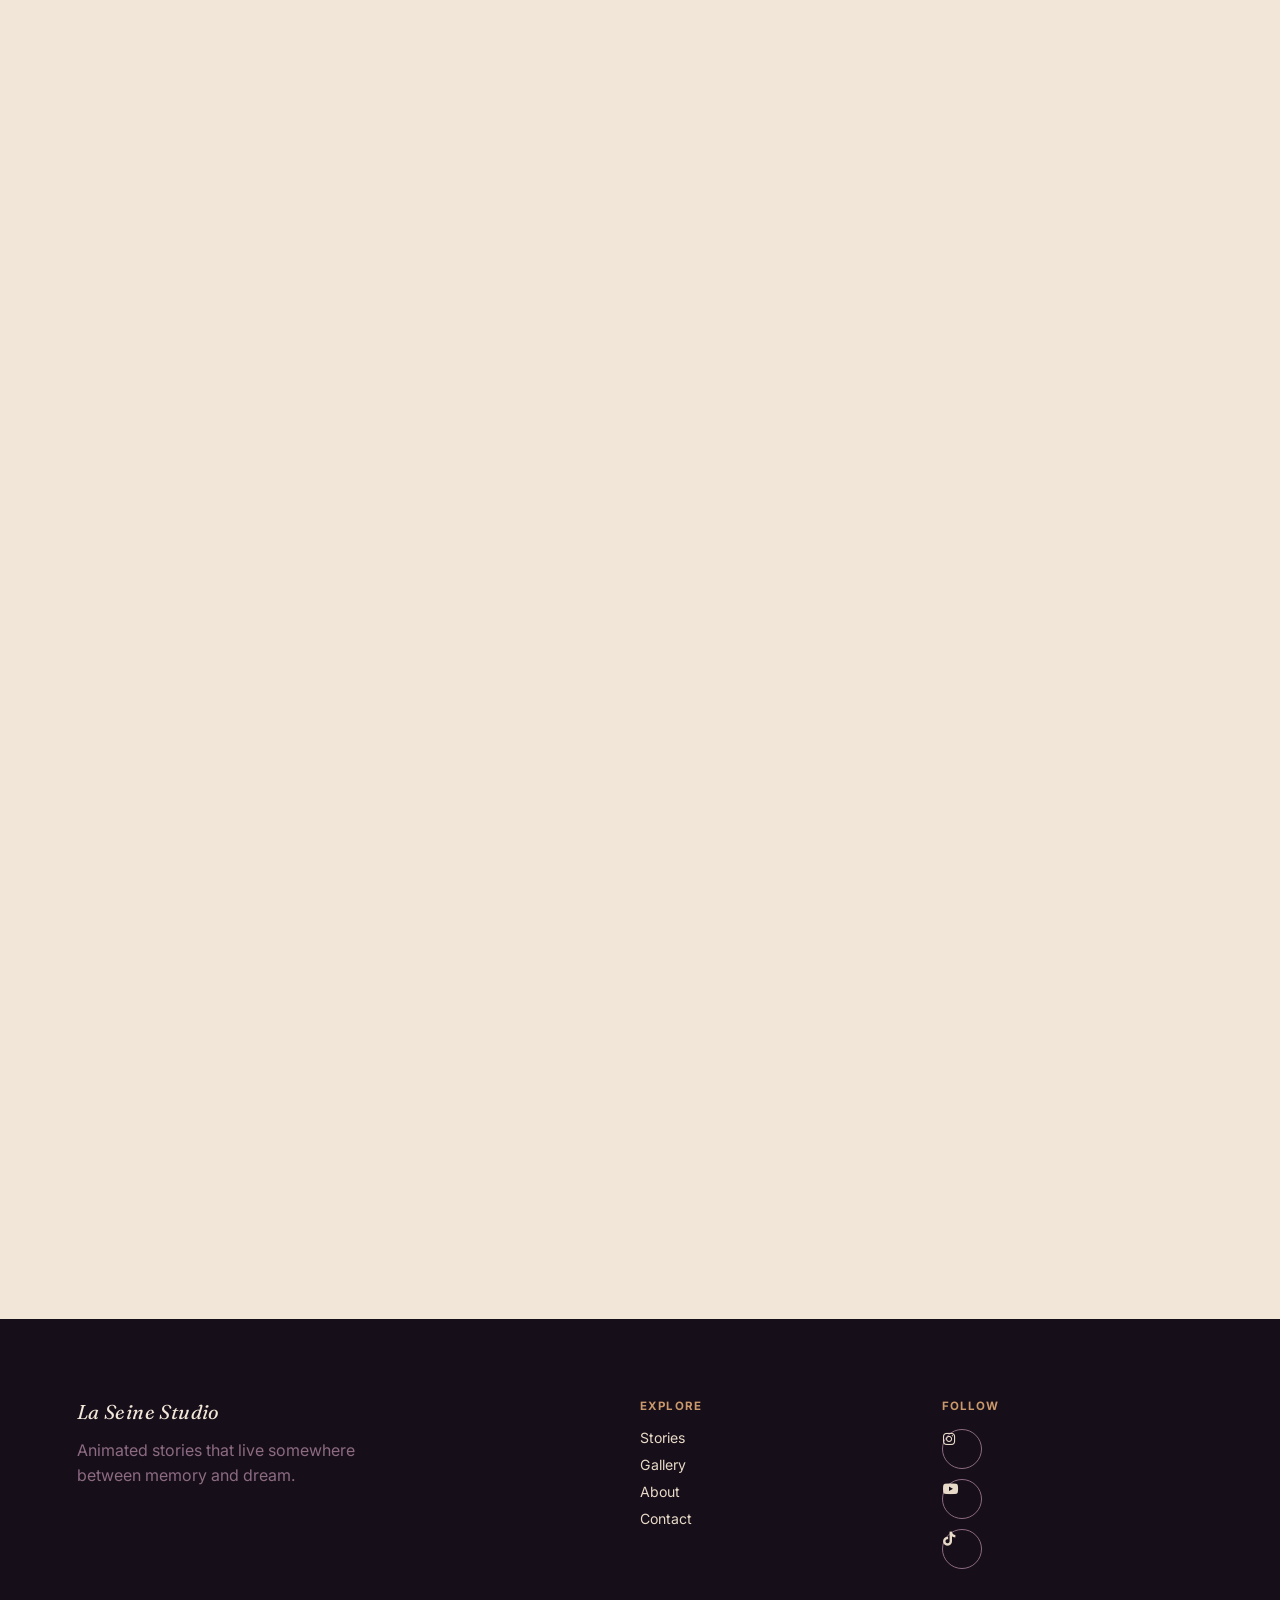
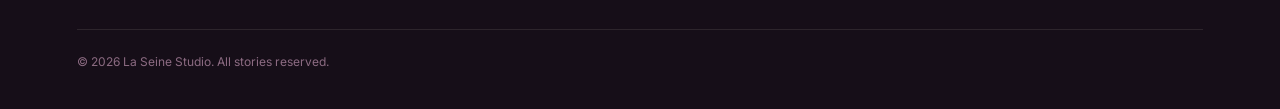
==== commit 4ee265fb: "Add Font Awesome icons to social media links" ====
--- a/index.html
+++ b/index.html
@@ -14,6 +14,7 @@
 <title>La Seine Studio — Animated Stories</title>
 <link rel="preconnect" href="https://fonts.googleapis.com">
 <link href="https://fonts.googleapis.com/css2?family=Fraunces:ital,opsz,wght@0,9..144,300..700;1,9..144,300..700&family=Inter:wght@400;500;600;700&display=swap" rel="stylesheet">
+<link rel="stylesheet" href="https://cdnjs.cloudflare.com/ajax/libs/font-awesome/6.5.1/css/all.min.css">
 <link rel="stylesheet" href="assets/CSS/variables.css">
 <link rel="stylesheet" href="assets/CSS/base.css">
 <link rel="stylesheet" href="assets/CSS/layout.css">
@@ -193,10 +194,10 @@
     </div>
     <div class="footer-col">
       <h4>Follow</h4>
-      <div class="social-icons">
-  <a href="#" class="social-icon instagram" aria-label="Instagram"></a>
-  <a href="#" class="social-icon youtube" aria-label="YouTube"></a>
-  <a href="#" class="social-icon tiktok" aria-label="TikTok"></a>
+     <div class="social-icons">
+  <a href="#" class="social-icon" aria-label="Instagram"><i class="fa-brands fa-instagram"></i></a>
+  <a href="#" class="social-icon" aria-label="YouTube"><i class="fa-brands fa-youtube"></i></a>
+  <a href="#" class="social-icon" aria-label="TikTok"><i class="fa-brands fa-tiktok"></i></a>
 </div>
     </div>
   </div>
--- a/assets/CSS/components.css
+++ b/assets/CSS/components.css
@@ -79,41 +79,26 @@
 .filter-tab.active{background:var(--berry);border-color:var(--berry);color:var(--cream);}
 .filter-tab:hover{border-color:var(--berry);}
 
-/* ---------- social icons ---------- */
-.social-icons {
-  display: flex;
-  gap: 14px;
-  justify-content: center;
-}
-
 .social-icon {
   width: 40px;
   height: 40px;
   border-radius: 50%;
-  display: inline-flex;       /* Ensures precise inline flexbox behavior */
-  align-items: center;
-  justify-content: center;
   border: 1px solid var(--mauve);
   color: var(--cream-deep);
-  transition: background var(--transition), border-color var(--transition), color var(--transition);
   
-  /* Crucial addition: prevents flex container size distortions */
-  box-sizing: border-border-box; 
-  flex-shrink: 0;
+  /* CSS Grid Centering */
+  display: grid;
+  place-items: center;
+  padding: 0;
+  box-sizing: border-box;
 }
 
 .social-icon svg {
   width: 18px;
   height: 18px;
-  display: block;             /* Strips out native SVG baseline text margins */
-  margin: auto;               /* Enforces strict mechanical centering */
-  overflow: visible;          /* Prevents optical clipping on thin stroke borders */
-}
-
-.social-icon:hover {
-  background: var(--berry);
-  border-color: var(--berry);
-  color: var(--cream);
+  /* Reset all dimensions and margins */
+  margin: 0;
+  padding: 0;
 }
 
 /* ---------- 404 page ---------- */
